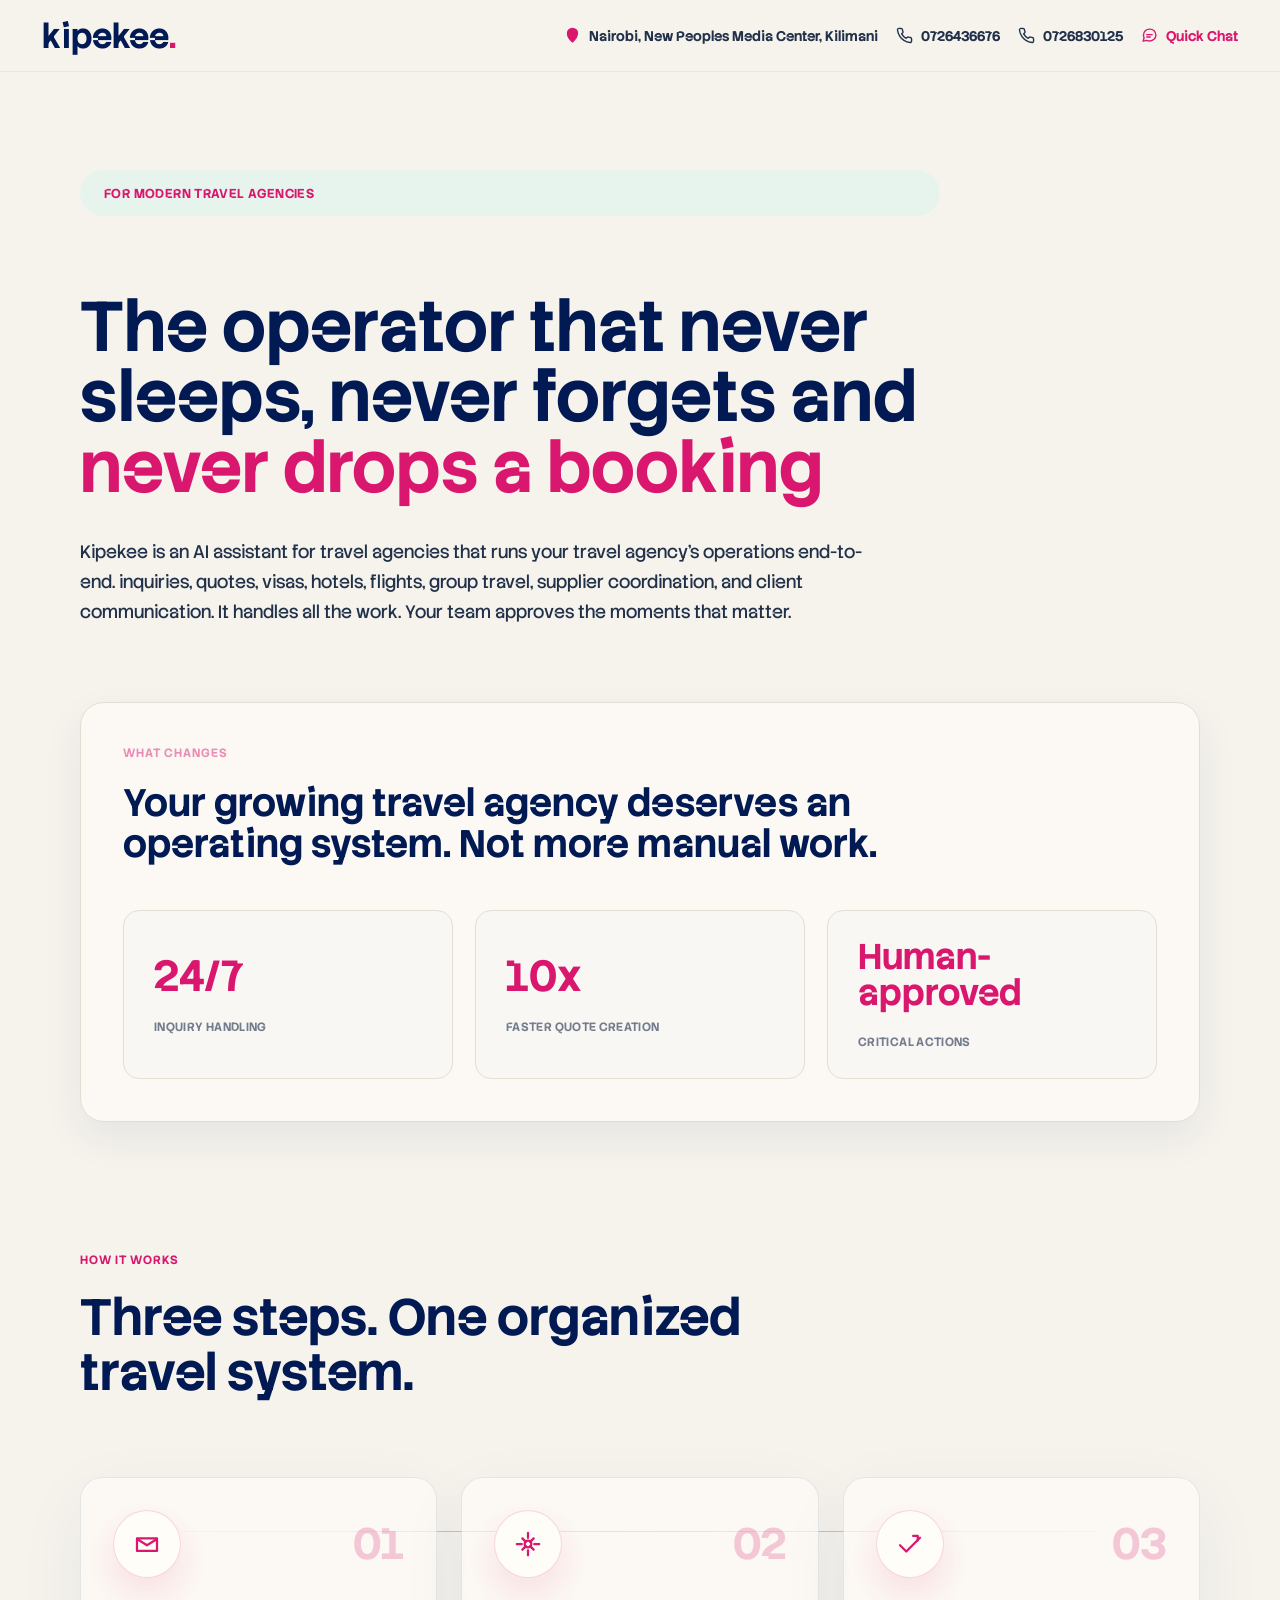
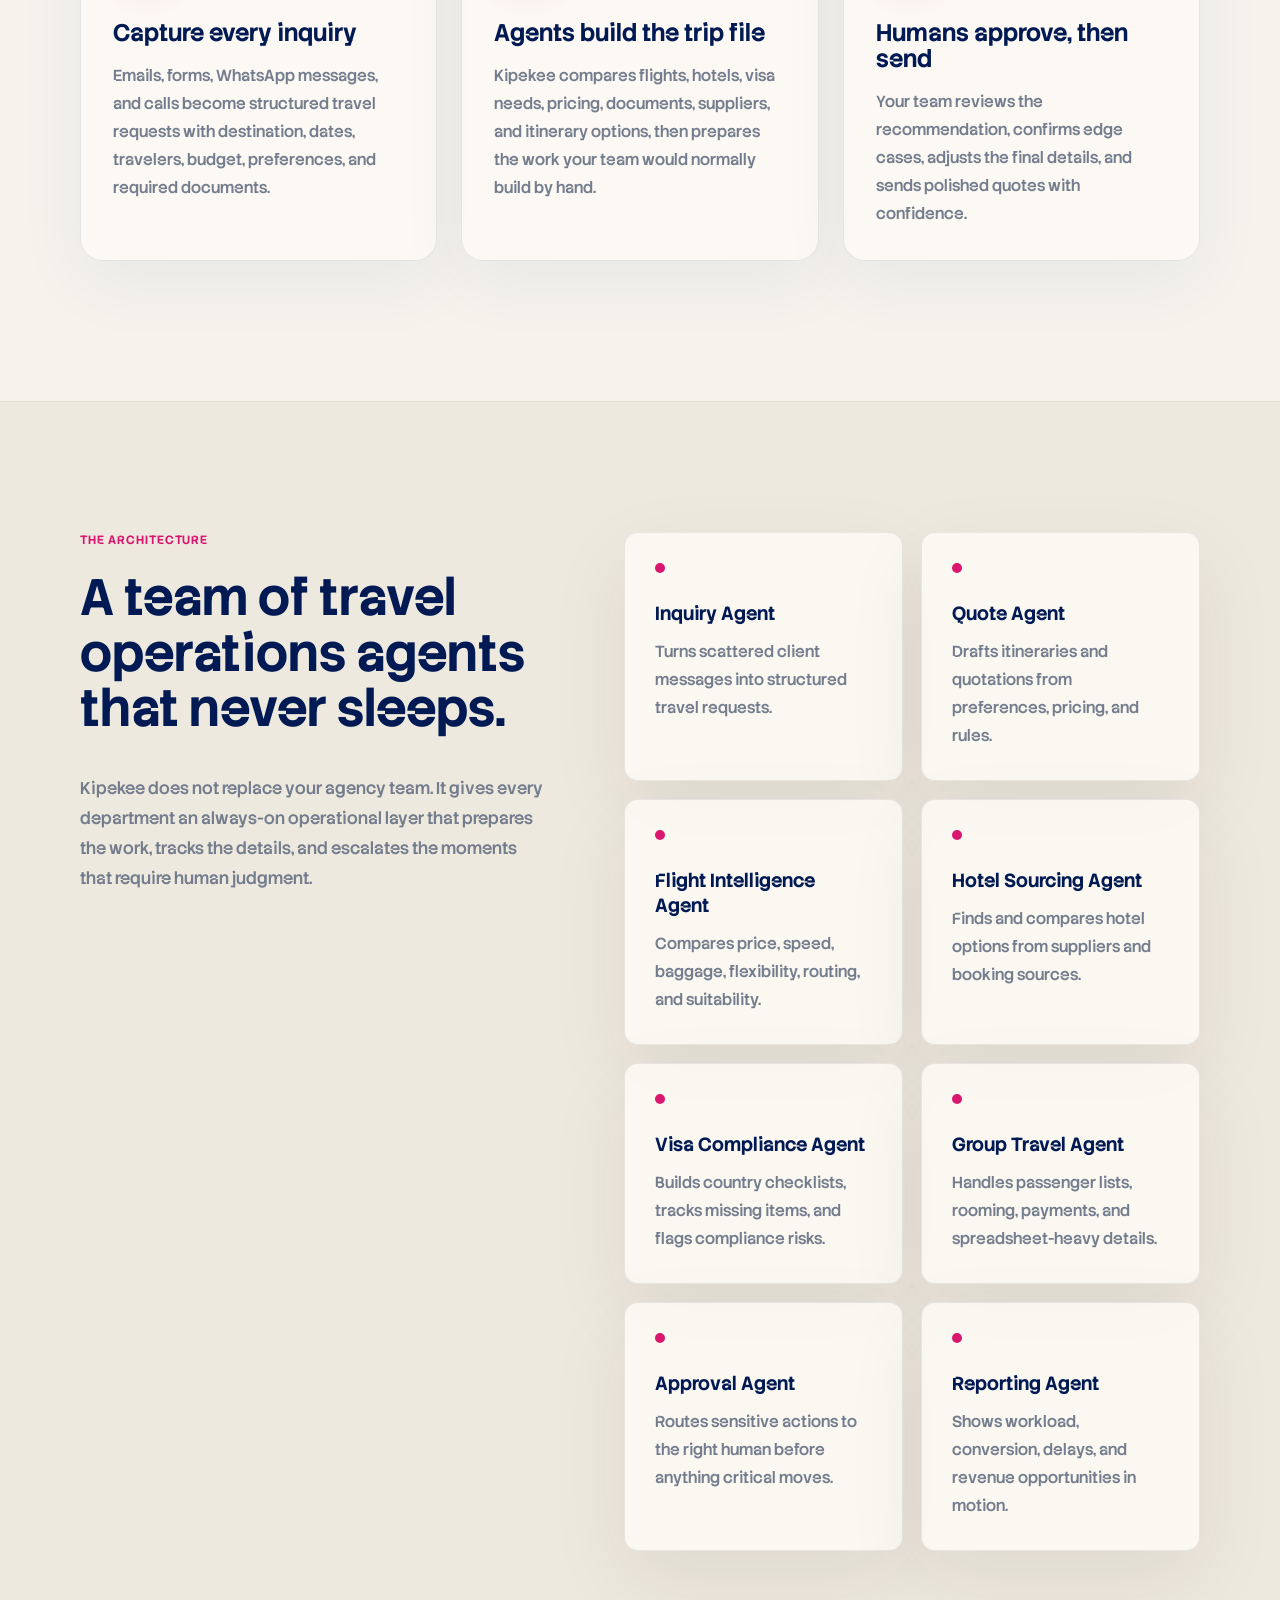
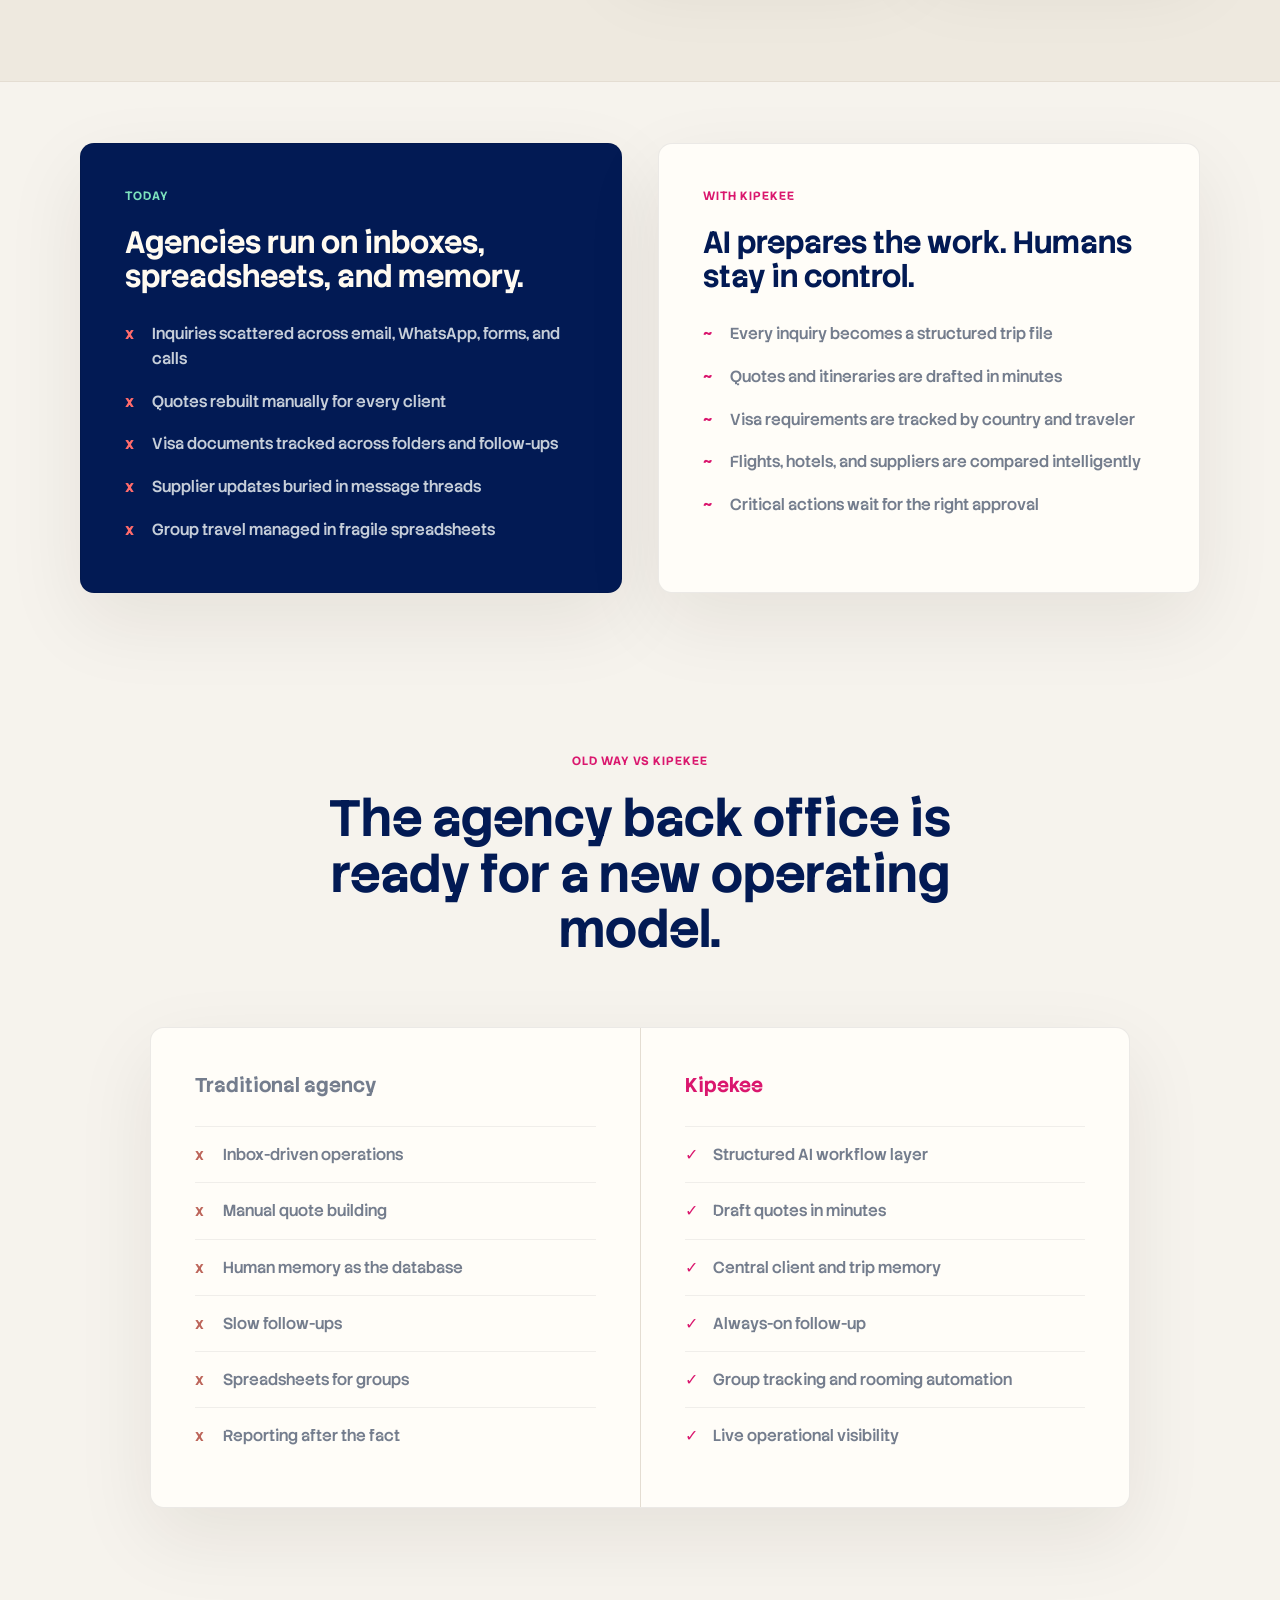
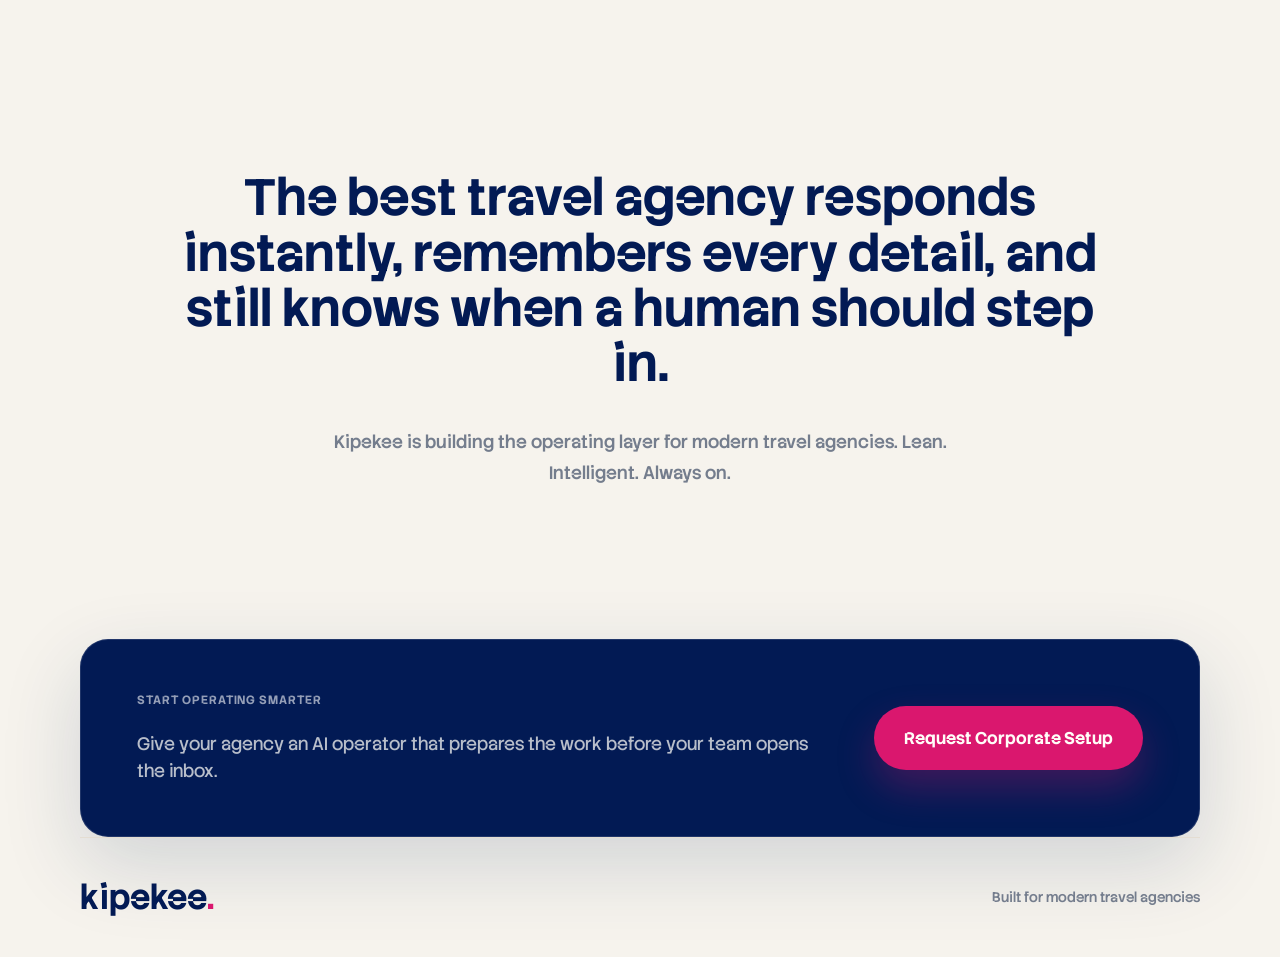
==== index.html @ e2893c58 "first commit" ====
<!doctype html>
<html lang="en">
  <head>
    <meta charset="UTF-8" />
    <meta name="viewport" content="width=device-width, initial-scale=1.0" />
    <meta
      name="description"
      content="Kipekee is an AI operating system for travel agencies that automates inquiries, quotes, visas, suppliers, group travel, and client communication with human approval."
    />
    <title>Kipekee - AI Travel Operations</title>
    <link rel="stylesheet" href="styles.css" />
  </head>
  <body>
    <header class="nav">
      <a class="brand" href="#top" aria-label="Kipekee home">kipekee<span>.</span></a>
      <div class="nav-details" aria-label="Kipekee contact details">
        <span class="nav-location">
          <svg viewBox="0 0 24 24" aria-hidden="true">
            <path d="M12 21s7-6.2 7-12A7 7 0 0 0 5 9c0 5.8 7 12 7 12Z" />
            <circle cx="12" cy="9" r="2.4" />
          </svg>
          Nairobi, New Peoples Media Center, Kilimani
        </span>
        <a href="tel:+254726436676">
          <svg viewBox="0 0 24 24" aria-hidden="true">
            <path d="M22 16.9v3a2 2 0 0 1-2.2 2 19.8 19.8 0 0 1-8.6-3.1 19.4 19.4 0 0 1-6-6A19.8 19.8 0 0 1 2.1 4.2 2 2 0 0 1 4.1 2h3a2 2 0 0 1 2 1.7c.1.9.3 1.8.7 2.6a2 2 0 0 1-.5 2.1L8 9.7a16 16 0 0 0 6.3 6.3l1.3-1.3a2 2 0 0 1 2.1-.5c.8.3 1.7.6 2.6.7a2 2 0 0 1 1.7 2Z" />
          </svg>
          0726436676
        </a>
        <a href="tel:+254726830125">
          <svg viewBox="0 0 24 24" aria-hidden="true">
            <path d="M22 16.9v3a2 2 0 0 1-2.2 2 19.8 19.8 0 0 1-8.6-3.1 19.4 19.4 0 0 1-6-6A19.8 19.8 0 0 1 2.1 4.2 2 2 0 0 1 4.1 2h3a2 2 0 0 1 2 1.7c.1.9.3 1.8.7 2.6a2 2 0 0 1-.5 2.1L8 9.7a16 16 0 0 0 6.3 6.3l1.3-1.3a2 2 0 0 1 2.1-.5c.8.3 1.7.6 2.6.7a2 2 0 0 1 1.7 2Z" />
          </svg>
          0726830125
        </a>
        <button class="quick-chat-trigger" type="button" aria-controls="quick-chat" aria-expanded="false">
          <svg viewBox="0 0 24 24" aria-hidden="true">
            <path d="M21 11.5a8.4 8.4 0 0 1-8.7 8.2 9.5 9.5 0 0 1-4.1-.9L3 20l1.4-4.8a7.8 7.8 0 0 1-.9-3.7A8.4 8.4 0 0 1 12.2 3 8.4 8.4 0 0 1 21 11.5Z" />
            <path d="M8.2 10.8h7.6" />
            <path d="M8.2 14h4.9" />
          </svg>
          Quick Chat
        </button>
      </div>
    </header>

    <main id="top">
      <section class="hero section-shell">
        <div class="label-bar">For modern travel agencies</div>
        <h1>
         The operator that never sleeps, never forgets and 
          <span>never drops a booking</span>
       </h1>
      
        <p>
          Kipekee is an AI assistant for travel agencies that runs your travel agency's operations end-to-end.
          inquiries, quotes, visas, hotels, flights, group travel, supplier coordination,
          and client communication. It handles all the work. Your team approves the moments
          that matter.
        </p>
       
        <!-- <h2>
          The operator that never sleeps, never forgets, and never lets a
          <span>quote go cold.</span>
       </h2>
        <h3>
        Your travel agency deserves an operating system. Not more manual work.
        </h3>
        <p>
          Kipekee is an AI assistant for travel agencies that gets the back office moving:
          inquiries, quotes, visas, hotels, flights, group travel, supplier coordination,
          and client communication. It handles all the work. Your team approves the moments
          that matter.
        </p> -->
      </section>

      <section class="metrics section-shell" aria-label="Kipekee metrics">
        <span class="kicker">What changes</span>
       <h3>
          Your growing travel agency deserves an operating system. Not more manual work.
        </h3>
        <div class="metric">
          <strong>24/7</strong>
          <span>Inquiry handling</span>
        </div>
        <div class="metric">
          <strong>10x</strong>
          <span>Faster quote creation</span>
        </div>
        <div class="metric">
          <strong>Human-approved</strong>
          <span>Critical actions</span>
        </div>
      
      </section>

      <section class="how section-shell">
        <div class="section-heading">
          <span class="kicker">How it works</span>
          <h2> Three steps. One <span>organized travel system.</span> </h2>
        </div>

        <div class="steps">
          <article>
            <div class="step-top">
              <div class="step-icon" aria-hidden="true">
                <svg viewBox="0 0 24 24" focusable="false">
                  <path d="M4 7.5h16v10H4z" />
                  <path d="m4 8 8 5 8-5" />
                </svg>
              </div>
              <div class="step-number">01</div>
            </div>
            <h3>Capture every inquiry</h3>
            <p>
              Emails, forms, WhatsApp messages, and calls become structured travel
              requests with destination, dates, travelers, budget, preferences, and
              required documents.
            </p>
          </article>
          <article>
            <div class="step-top">
              <div class="step-icon" aria-hidden="true">
                <svg viewBox="0 0 24 24" focusable="false">
                  <path d="M12 3v4" />
                  <path d="M12 17v4" />
                  <path d="M3 12h4" />
                  <path d="M17 12h4" />
                  <path d="m7.5 7.5 2.8 2.8" />
                  <path d="m13.7 13.7 2.8 2.8" />
                  <path d="m16.5 7.5-2.8 2.8" />
                  <path d="m10.3 13.7-2.8 2.8" />
                  <circle cx="12" cy="12" r="2.7" />
                </svg>
              </div>
              <div class="step-number">02</div>
            </div>
            <h3>Agents build the trip file</h3>
            <p>
              Kipekee compares flights, hotels, visa needs, pricing, documents, suppliers,
              and itinerary options, then prepares the work your team would normally build
              by hand.
            </p>
          </article>
          <article>
            <div class="step-top">
              <div class="step-icon" aria-hidden="true">
                <svg viewBox="0 0 24 24" focusable="false">
                  <path d="M20 7 9 18l-5-5" />
                  <path d="M14.5 5.5h3.7v3.7" />
                </svg>
              </div>
              <div class="step-number">03</div>
            </div>
            <h3>Humans approve, then send</h3>
            <p>
              Your team reviews the recommendation, confirms edge cases, adjusts the final
              details, and sends polished quotes with confidence.
            </p>
          </article>
        </div>
      </section>
 

      <section class="agents-section">
        <div class="section-shell agents-layout">
          <div class="agents-copy">
            <span class="kicker">The architecture</span>
            <h2>A team of travel operations agents that never sleeps.</h2>
            <p>
              Kipekee does not replace your agency team. It gives every department an
              always-on operational layer that prepares the work, tracks the details, and
              escalates the moments that require human judgment.
            </p>
          </div>

          <div class="agent-grid">
            <article class="agent-card">
              <span></span>
              <h3>Inquiry Agent</h3>
              <p>Turns scattered client messages into structured travel requests.</p>
            </article>
            <article class="agent-card">
              <span></span>
              <h3>Quote Agent</h3>
              <p>Drafts itineraries and quotations from preferences, pricing, and rules.</p>
            </article>
            <article class="agent-card">
              <span></span>
              <h3>Flight Intelligence Agent</h3>
              <p>Compares price, speed, baggage, flexibility, routing, and suitability.</p>
            </article>
            <article class="agent-card">
              <span></span>
              <h3>Hotel Sourcing Agent</h3>
              <p>Finds and compares hotel options from suppliers and booking sources.</p>
            </article>
            <article class="agent-card">
              <span></span>
              <h3>Visa Compliance Agent</h3>
              <p>Builds country checklists, tracks missing items, and flags compliance risks.</p>
            </article>
            <article class="agent-card">
              <span></span>
              <h3>Group Travel Agent</h3>
              <p>Handles passenger lists, rooming, payments, and spreadsheet-heavy details.</p>
            </article>
            <article class="agent-card">
              <span></span>
              <h3>Approval Agent</h3>
              <p>Routes sensitive actions to the right human before anything critical moves.</p>
            </article>
            <article class="agent-card">
              <span></span>
              <h3>Reporting Agent</h3>
              <p>Shows workload, conversion, delays, and revenue opportunities in motion.</p>
            </article>
          </div>
        </div>
      </section>
      <br>
      <section class="split-cards section-shell">
        <article class="contrast-card today">
          <span class="eyebrow">Today</span>
          <h3>Agencies run on inboxes, spreadsheets, and memory.</h3>
          <ul>
            <li>Inquiries scattered across email, WhatsApp, forms, and calls</li>
            <li>Quotes rebuilt manually for every client</li>
            <li>Visa documents tracked across folders and follow-ups</li>
            <li>Supplier updates buried in message threads</li>
            <li>Group travel managed in fragile spreadsheets</li>
          </ul>
        </article>

        <article class="contrast-card future">
          <span class="eyebrow">With Kipekee</span>
          <h3>AI prepares the work. Humans stay in control.</h3>
          <ul>
            <li>Every inquiry becomes a structured trip file</li>
            <li>Quotes and itineraries are drafted in minutes</li>
            <li>Visa requirements are tracked by country and traveler</li>
            <li>Flights, hotels, and suppliers are compared intelligently</li>
            <li>Critical actions wait for the right approval</li>
          </ul>
        </article>
      </section>

      <section class="operating-model section-shell">
        <div class="section-heading centered">
          <span class="kicker">Old way vs Kipekee</span>
          <h2>The agency back office is ready for a new operating model.</h2>
        </div>
        <div class="model-table">
          <div>
            <h3>Traditional agency</h3>
            <p>Inbox-driven operations</p>
            <p>Manual quote building</p>
            <p>Human memory as the database</p>
            <p>Slow follow-ups</p>
            <p>Spreadsheets for groups</p>
            <p>Reporting after the fact</p>
          </div>
          <div>
            <h3>Kipekee</h3>
            <p>Structured AI workflow layer</p>
            <p>Draft quotes in minutes</p>
            <p>Central client and trip memory</p>
            <p>Always-on follow-up</p>
            <p>Group tracking and rooming automation</p>
            <p>Live operational visibility</p>
          </div>
        </div>
      </section>

 

      <section class="manifesto section-shell">
        <h2>
          The best travel agency responds instantly, remembers every detail, and still
          knows when a human should step in.
        </h2>
        <p>Kipekee is building the operating layer for modern travel agencies. Lean. Intelligent. Always on.</p>
      </section>
      <section class="cta section-shell">
        <div>
          <span class="kicker">Start operating smarter</span>
          <p>Give your agency an AI operator that prepares the work before your team opens the inbox.</p>
        
        </div>
        <a
          class="cta-button"
          href="https://wa.me/254726436676?text=Hi%20Sean%2C%20I%27d%20like%20to%20request%20a%20corporate%20setup%20for%20Kipekee."
          target="_blank"
          rel="noopener"
        >
          Request Corporate Setup
        </a>
      </section>
    </main>

    <footer class="footer section-shell">
      <a class="brand" href="#top" aria-label="Kipekee home">kipekee<span>.</span></a>
      <p>Built for modern travel agencies</p>
    </footer>

    <div class="quick-chat" id="quick-chat" aria-hidden="true">
      <div class="quick-chat-panel" role="dialog" aria-labelledby="quick-chat-title">
        <button class="quick-chat-close" type="button" aria-label="Close quick chat">×</button>
        <span class="kicker">Quick chat</span>
        <h2 id="quick-chat-title">Hi, I’m Sean. Ready to answer your questions.</h2>
     <br>
        <form class="quick-chat-form">
          <textarea name="message" rows="4" placeholder="Type your question..." required></textarea>
          <button type="submit">Send</button>
        </form>
      </div>
    </div>

    <script>
      const chat = document.querySelector("#quick-chat");
      const chatTrigger = document.querySelector(".quick-chat-trigger");
      const chatClose = document.querySelector(".quick-chat-close");
      const chatForm = document.querySelector(".quick-chat-form");
      const whatsappNumber = "254726436676";

      function setChatOpen(isOpen) {
        chat.classList.toggle("is-open", isOpen);
        chat.setAttribute("aria-hidden", String(!isOpen));
        chatTrigger.setAttribute("aria-expanded", String(isOpen));
      }

      chatTrigger.addEventListener("click", () => setChatOpen(true));
      chatClose.addEventListener("click", () => setChatOpen(false));

      chatForm.addEventListener("submit", (event) => {
        event.preventDefault();
        const data = new FormData(chatForm);
        const userMessage = data.get("message").trim();
        const text = `Hi Sean, I have a question about Kipekee: ${userMessage}`;
        window.open(`https://wa.me/${whatsappNumber}?text=${encodeURIComponent(text)}`, "_blank");
        chatForm.reset();
      });
    </script>
  </body>
</html>
---- styles.css ----
@font-face {
  font-family: "Stack Sans Notch";
  src: url("static/StackSansNotch-VariableFont_wght.ttf") format("truetype");
  font-weight: 200 900;
  font-style: normal;
  font-display: swap;
}

@font-face {
  font-family: "Stack Sans Notch";
  src: url("static/StackSansNotch-Regular.ttf") format("truetype");
  font-weight: 400;
  font-style: normal;
  font-display: swap;
}

@font-face {
  font-family: "Stack Sans Notch";
  src: url("static/StackSansNotch-Medium.ttf") format("truetype");
  font-weight: 500;
  font-style: normal;
  font-display: swap;
}

@font-face {
  font-family: "Stack Sans Notch";
  src: url("static/StackSansNotch-Bold.ttf") format("truetype");
  font-weight: 700;
  font-style: normal;
  font-display: swap;
}

:root {
  --bg: #f6f3ed;
  --panel: #fffdf8;
  --ink: #021A54;
  --inp: #213149;
  --muted: #747d8d;
  --soft: #e8e1d7;
  --line: #e4ddd2;
  --accent: #da176e;
  --accent-soft: #e7f4ee;
  --accent-pale: #dff3ec;
  --shadow: 0 28px 80px rgba(33, 24, 12, 0.08);
}

* {
  box-sizing: border-box;
}

html {
  scroll-behavior: smooth;
}

body {
  margin: 0;
  background: var(--bg);
  color: var(--ink);
  font-family: "Stack Sans Notch", -apple-system, BlinkMacSystemFont, "Segoe UI", sans-serif;
  letter-spacing: 0;
}

a {
  color: inherit;
  text-decoration: none;
}

.nav {
  position: fixed;
  top: 0;
  left: 0;
  z-index: 10;
  display: flex;
  align-items: center;
  justify-content: space-between;
  width: 100%;
  min-height: 72px;
  padding: 0 42px;
  border-bottom: 1px solid rgba(8, 12, 24, 0.05);
  background: rgba(246, 243, 237, 0.82);
  backdrop-filter: blur(18px);
}

.brand {
  font-size: 34px;
  font-weight: 900;
  line-height: 1;
}

.brand span {
  color: var(--accent);
}

.label-bar {
  display: inline-flex;
  align-items: center;
  border-radius: 999px;
  color: var(--accent);
  background: var(--accent-soft);
  font-size: 13px;
  font-weight: 800;
  text-transform: uppercase;
}

.nav-details {
  display: flex;
  align-items: center;
  justify-content: flex-end;
  gap: 18px;
  color: var(--inp);
  font-size: 14px;
  font-weight: 700;
}

.nav-details a,
.nav-location,
.quick-chat-trigger {
  display: inline-flex;
  align-items: center;
  gap: 8px;
  white-space: nowrap;
}

.nav-details svg {
  width: 17px;
  height: 17px;
  fill: none;
  stroke: currentColor;
  stroke-linecap: round;
  stroke-linejoin: round;
  stroke-width: 2;
}

.nav-location svg {
  color: var(--accent);
  fill: var(--accent);
  stroke: var(--accent);
}

.quick-chat-trigger {
  border: 0;
  padding: 0;
  background: transparent;
  color: var(--accent);
  cursor: pointer;
  font: inherit;
}

.section-shell {
  width: min(1120px, calc(100% - 48px));
  margin: 0 auto;
}

.hero {
  min-height: auto;
  padding-top: 170px;
  padding-bottom: 46px;
}

.label-bar {
  width: min(100%, 860px);
  min-height: 46px;
  padding: 0 24px;
  margin-bottom: 76px;
  letter-spacing: 0.03em;
}

.hero h1 {
  max-width: 980px;
  margin: 0;
  font-size: clamp(44px, 5.5vw, 84px);
  font-weight: 700;
  line-height: 1;
}

.hero h1 span {
  color: var(--accent);
}

.hero h2 span {
  color: var(--accent);
}

.hero h2 {
  max-width: 920px;
  margin: 42px 0 0;
  font-size: clamp(30px, 3.6vw, 56px);
  font-weight: 700;
  line-height: 1.08;
}

.hero p {
  max-width: 800px;
  margin: 34px 0 0;
  color: var(--inp);
  font-size: 18px;
  font-weight: 400;
  line-height: 1.65;
}

.metrics {
  display: grid;
  grid-template-columns: repeat(3, 1fr);
  gap: 22px;
  margin-top: 30px;
  margin-bottom: 110px;
  padding: 42px;
  border: 1px solid var(--line);
  border-radius: 24px;
  background: rgba(255, 253, 248, 0.72);
  box-shadow: 0 16px 40px rgba(16, 48, 95, 0.07);
}

.metrics .kicker {
  grid-column: 1 / -1;
  color: rgba(218, 23, 110, 0.48);
}

.metrics h3 {
  grid-column: 1 / -1;
  max-width: 760px;
  padding: 0;
  margin: 0;
  color: var(--ink);
  font-size: clamp(30px, 3vw, 48px);
  font-weight: 700;
  line-height: 1.05;
}

.metric {
  display: flex;
  align-items: flex-start;
  flex-direction: column;
  justify-content: center;
  min-height: 156px;
  padding: 28px 30px;
  margin-top: 24px;
  border: 1px solid var(--line);
  border-radius: 16px;
  background: rgba(248, 247, 244, 0.84);
  text-align: left;
}

.metric + .metric {
  border-left: 1px solid var(--line);
}

.metric strong {
  color: var(--accent);
  font-size: clamp(34px, 3.4vw, 54px);
  font-weight: 700;
  line-height: 1;
}

.metric:nth-of-type(3) strong {
  font-size: clamp(28px, 2.8vw, 42px);
  line-height: 1.02;
}

.metric span {
  margin-top: 22px;
  color: var(--muted);
  font-size: 12px;
  font-weight: 700;
  letter-spacing: 0.03em;
  text-transform: uppercase;
}

.split-cards {
  display: grid;
  grid-template-columns: 1fr 1fr;
  gap: 36px;
  padding: 40px 0 30px;
}

.contrast-card,
.agent-card,
.model-table {
  border: 1px solid rgba(8, 12, 24, 0.08);
  border-radius: 14px;
  box-shadow: var(--shadow);
}

.contrast-card {
  min-height: 450px;
  padding: 44px;
}

.today {
  background: var(--ink);
  color: #fffaf0;
}

.future {
  background: var(--panel);
}

.eyebrow,
.kicker {
  display: block;
  color: var(--accent);
  font-size: 12px;
  font-weight: 900;
  letter-spacing: 0.08em;
  text-transform: uppercase;
}

.today .eyebrow {
  color: #7ce2bd;
}

.contrast-card h3 {
  max-width: 470px;
  margin: 22px 0 28px;
  font-size: clamp(25px, 2.4vw, 34px);
  font-weight: 900;
  line-height: 1.1;
}

ul {
  display: grid;
  gap: 18px;
  padding: 0;
  margin: 0;
  list-style: none;
}

li {
  position: relative;
  padding-left: 27px;
  color: var(--muted);
  font-size: 16px;
  font-weight: 500;
  line-height: 1.55;
}

.today li {
  color: #c6ced9;
}

li::before {
  position: absolute;
  top: 0;
  left: 0;
  color: var(--accent);
  content: "~";
  font-weight: 900;
}

.today li::before {
  color: #ff6b6b;
  content: "x";
}

.section-heading {
  max-width: 750px;
}

.section-heading.centered {
  margin: 0 auto;
  text-align: center;
}

.section-heading h2,
.agents-copy h2,
.manifesto h2 {
  margin: 22px 0 0;
  font-size: clamp(36px, 4vw, 58px);
  font-weight: 700;
  line-height: 1.08;
}

.how {
  padding: 20px 0 140px;
}

.steps {
  position: relative;
  display: grid;
  grid-template-columns: repeat(3, 1fr);
  gap: 24px;
  margin-top: 76px;
}

.steps::before {
  position: absolute;
  top: 54px;
  left: 9%;
  right: 9%;
  height: 1px;
  background: linear-gradient(90deg, rgba(218, 23, 110, 0.12), rgba(218, 23, 110, 0.46), rgba(218, 23, 110, 0.12));
  content: "";
}

.steps article {
  position: relative;
  min-height: 330px;
  padding: 32px;
  border: 1px solid rgba(16, 48, 95, 0.1);
  border-radius: 22px;
  background: rgba(255, 253, 248, 0.68);
  box-shadow: 0 22px 70px rgba(16, 48, 95, 0.06);
}

.step-top {
  display: flex;
  align-items: center;
  justify-content: space-between;
  margin-bottom: 42px;
}

.step-icon {
  position: relative;
  z-index: 1;
  display: grid;
  place-items: center;
  width: 68px;
  height: 68px;
  border: 1px solid rgba(218, 23, 110, 0.18);
  border-radius: 999px;
  background: #fffdf8;
  box-shadow: 0 16px 36px rgba(218, 23, 110, 0.12);
}

.step-icon svg {
  width: 30px;
  height: 30px;
  fill: none;
  stroke: var(--accent);
  stroke-linecap: round;
  stroke-linejoin: round;
  stroke-width: 1.8;
}

.step-number {
  color: rgba(218, 23, 110, 0.22);
  font-size: 44px;
  font-weight: 700;
  line-height: 1;
}

.steps h3 {
  margin: 0 0 16px;
  color: var(--ink);
  font-size: 24px;
  font-weight: 700;
  line-height: 1.1;
}

.steps p,
.agents-copy p,
.agent-card p,
.manifesto p {
  margin: 0;
  color: var(--muted);
  font-size: 16px;
  font-weight: 500;
  line-height: 1.75;
}

.agents-section {
  padding: 130px 0;
  background: #eee9df;
  border-top: 1px solid var(--line);
  border-bottom: 1px solid var(--line);
}

.agents-layout {
  display: grid;
  grid-template-columns: 0.9fr 1.1fr;
  gap: 72px;
  align-items: start;
}

.agents-copy {
  position: sticky;
  top: 120px;
}

.agents-copy p {
  max-width: 520px;
  margin-top: 38px;
  font-size: 17px;
}

.agent-grid {
  display: grid;
  grid-template-columns: 1fr 1fr;
  gap: 18px;
}

.agent-card {
  min-height: 190px;
  padding: 30px;
  background: rgba(255, 253, 248, 0.78);
}

.agent-card span {
  display: block;
  width: 10px;
  height: 10px;
  margin-bottom: 28px;
  border-radius: 999px;
  background: var(--accent);
}

.agent-card h3 {
  margin: 0 0 12px;
  font-size: 19px;
  font-weight: 900;
}

.operating-model {
  padding: 130px 0;
}

.model-table {
  display: grid;
  grid-template-columns: 1fr 1fr;
  gap: 0;
  max-width: 980px;
  margin: 70px auto 0;
  overflow: hidden;
  background: var(--panel);
}

.model-table > div {
  padding: 44px;
}

.model-table > div + div {
  border-left: 1px solid var(--line);
}

.model-table h3 {
  margin: 0 0 28px;
  color: var(--accent);
  font-size: 20px;
  font-weight: 900;
}

.model-table p {
  position: relative;
  margin: 0;
  padding: 16px 0 16px 28px;
  border-top: 1px solid rgba(8, 12, 24, 0.06);
  color: var(--muted);
  font-size: 16px;
  font-weight: 500;
  line-height: 1.45;
}

.model-table p::before {
  position: absolute;
  top: 16px;
  left: 0;
  color: var(--accent);
  content: "✓";
}

.model-table > div:first-child h3 {
  color: var(--muted);
}

.model-table > div:first-child p::before {
  color: #bd665b;
  content: "x";
}

.cta {
  display: flex;
  align-items: center;
  justify-content: space-between;
  gap: 48px;
  padding: 52px 56px;
  border: 1px solid rgba(255, 255, 255, 0.12);
  border-radius: 28px;
  background: var(--ink);
  box-shadow: 0 28px 80px rgba(16, 48, 95, 0.16);
}

.cta .kicker {
  color: rgba(255, 255, 255, 0.58);
}

.cta h2 {
  max-width: 920px;
  margin: 18px 0 0;
  color: #fffdf8;
  font-size: clamp(32px, 3.6vw, 54px);
  font-weight: 700;
  line-height: 1.05;
}

.cta p {
  max-width: 780px;
  margin: 22px 0 0;
  color: rgba(255, 253, 248, 0.72);
  font-size: 18px;
  font-weight: 400;
  line-height: 1.5;
}

.cta-button {
  display: inline-flex;
  align-items: center;
  justify-content: center;
  flex: 0 0 auto;
  min-width: 190px;
  min-height: 64px;
  padding: 0 30px;
  border-radius: 999px;
  background: var(--accent);
  color: #fffdf8;
  font-size: 17px;
  font-weight: 700;
  box-shadow: 0 18px 38px rgba(218, 23, 110, 0.28);
}

.manifesto {
  max-width: 950px;
  padding: 110px 0 150px;
  text-align: center;
}

.manifesto p {
  max-width: 650px;
  margin: 34px auto 0;
  font-size: 18px;
}

.footer {
  display: flex;
  align-items: center;
  justify-content: space-between;
  min-height: 120px;
  border-top: 1px solid var(--line);
}

.footer p {
  margin: 0;
  color: var(--muted);
  font-size: 14px;
  font-weight: 500;
}

.quick-chat {
  position: fixed;
  right: 28px;
  bottom: 28px;
  z-index: 20;
  display: none;
}

.quick-chat.is-open {
  display: block;
}

.quick-chat-panel {
  position: relative;
  width: min(380px, calc(100vw - 32px));
  padding: 28px;
  border: 1px solid rgba(16, 48, 95, 0.1);
  border-radius: 24px;
  background: #fffdf8;
  box-shadow: 0 28px 90px rgba(16, 48, 95, 0.18);
}

.quick-chat-close {
  position: absolute;
  top: 18px;
  right: 18px;
  display: grid;
  place-items: center;
  width: 34px;
  height: 34px;
  border: 1px solid var(--line);
  border-radius: 999px;
  background: var(--bg);
  color: var(--ink);
  cursor: pointer;
  font-size: 22px;
  line-height: 1;
}

.quick-chat-panel h2 {
  max-width: 290px;
  margin: 16px 0 0;
  color: var(--ink);
  font-size: 28px;
  font-weight: 700;
  line-height: 1.08;
}

.quick-chat-panel p {
  margin: 16px 0 22px;
  color: var(--muted);
  font-size: 15px;
  line-height: 1.5;
}

.quick-chat-form {
  display: grid;
  gap: 12px;
}

.quick-chat-form textarea {
  width: 100%;
  min-height: 116px;
  resize: vertical;
  padding: 14px;
  border: 1px solid var(--line);
  border-radius: 16px;
  outline: none;
  background: var(--bg);
  color: var(--inp);
  font: inherit;
  font-weight: 400;
}

.quick-chat-form textarea:focus {
  border-color: rgba(218, 23, 110, 0.5);
  box-shadow: 0 0 0 4px rgba(218, 23, 110, 0.1);
}

.quick-chat-form button {
  min-height: 52px;
  border: 0;
  border-radius: 999px;
  background: var(--accent);
  color: #fffdf8;
  cursor: pointer;
  font: inherit;
  font-weight: 700;
}

@media (max-width: 900px) {
  .nav {
    align-items: flex-start;
    flex-direction: column;
    justify-content: center;
    gap: 12px;
    min-height: 112px;
    padding: 0 24px;
  }

  .nav-details {
    flex-wrap: wrap;
    justify-content: flex-start;
    gap: 10px 16px;
    font-size: 13px;
  }

  .hero {
    min-height: auto;
    padding-top: 160px;
    padding-bottom: 46px;
  }

  .label-bar {
    margin-bottom: 52px;
  }

  .metrics,
  .split-cards,
  .steps,
  .agents-layout,
  .agent-grid,
  .model-table {
    grid-template-columns: 1fr;
  }

  .metrics h3 {
    border-right: 0;
  }

  .model-table > div + div {
    border-left: 0;
    border-top: 1px solid var(--line);
  }

  .split-cards,
  .how,
  .agents-section,
  .operating-model {
    padding-bottom: 30px;
  }

  .agents-section,
  .operating-model {
    padding-top: 10px;
  }

  .agents-copy {
    position: static;
  }

  .cta {
    align-items: flex-start;
    flex-direction: column;
    padding: 42px;
  }

  .steps {
    gap: 46px;
    margin-top: 62px;
  }

  .steps::before {
    top: 34px;
    bottom: 34px;
    left: 34px;
    right: auto;
    width: 1px;
    height: auto;
    background: linear-gradient(180deg, rgba(218, 23, 110, 0.12), rgba(218, 23, 110, 0.46), rgba(218, 23, 110, 0.12));
  }

  .steps article {
    min-height: auto;
    padding: 28px 28px 28px 92px;
  }

  .step-top {
    align-items: flex-start;
    margin-bottom: 24px;
  }

  .step-icon {
    position: absolute;
    top: 26px;
    left: 0;
    width: 68px;
    height: 68px;
  }
}

@media (max-width: 560px) {
  .section-shell {
    width: min(100% - 32px, 1120px);
  }

  .nav {
    min-height: 132px;
  }

  .brand {
    font-size: 26px;
  }

  .nav-details {
    font-size: 12px;
  }

  .hero {
    padding-top: 170px;
    padding-bottom: 44px;
  }

  .label-bar {
    min-height: 40px;
    margin-bottom: 42px;
    padding: 0 18px;
    font-size: 11px;
  }

  .hero h1 {
    font-size: clamp(40px, 11vw, 60px);
  }

  .hero h2 {
    margin-top: 34px;
    font-size: clamp(27px, 7.2vw, 38px);
  }

  .hero p {
    font-size: 17px;
    line-height: 1.55;
  }

  .metric {
    min-height: 140px;
    padding: 28px 20px;
  }

  .metrics {
    padding: 28px 22px;
    border-radius: 20px;
  }

  .metrics h3 {
    font-size: clamp(28px, 8vw, 38px);
  }

  .contrast-card,
  .model-table > div {
    padding: 30px 24px;
  }

  .contrast-card {
    min-height: auto;
  }

  .section-heading h2,
  .agents-copy h2,
  .manifesto h2 {
    font-size: clamp(30px, 8.8vw, 42px);
  }

  .step-number {
    font-size: 36px;
  }

  .agent-card {
    min-height: auto;
    padding: 26px;
  }

  .manifesto {
    padding: 80px 0 110px;
  }

  .cta {
    padding: 34px 24px;
    border-radius: 22px;
  }

  .cta-button {
    width: 100%;
  }

  .footer {
    align-items: flex-start;
    flex-direction: column;
    justify-content: center;
    gap: 18px;
  }

  .quick-chat {
    right: 16px;
    bottom: 16px;
  }
}
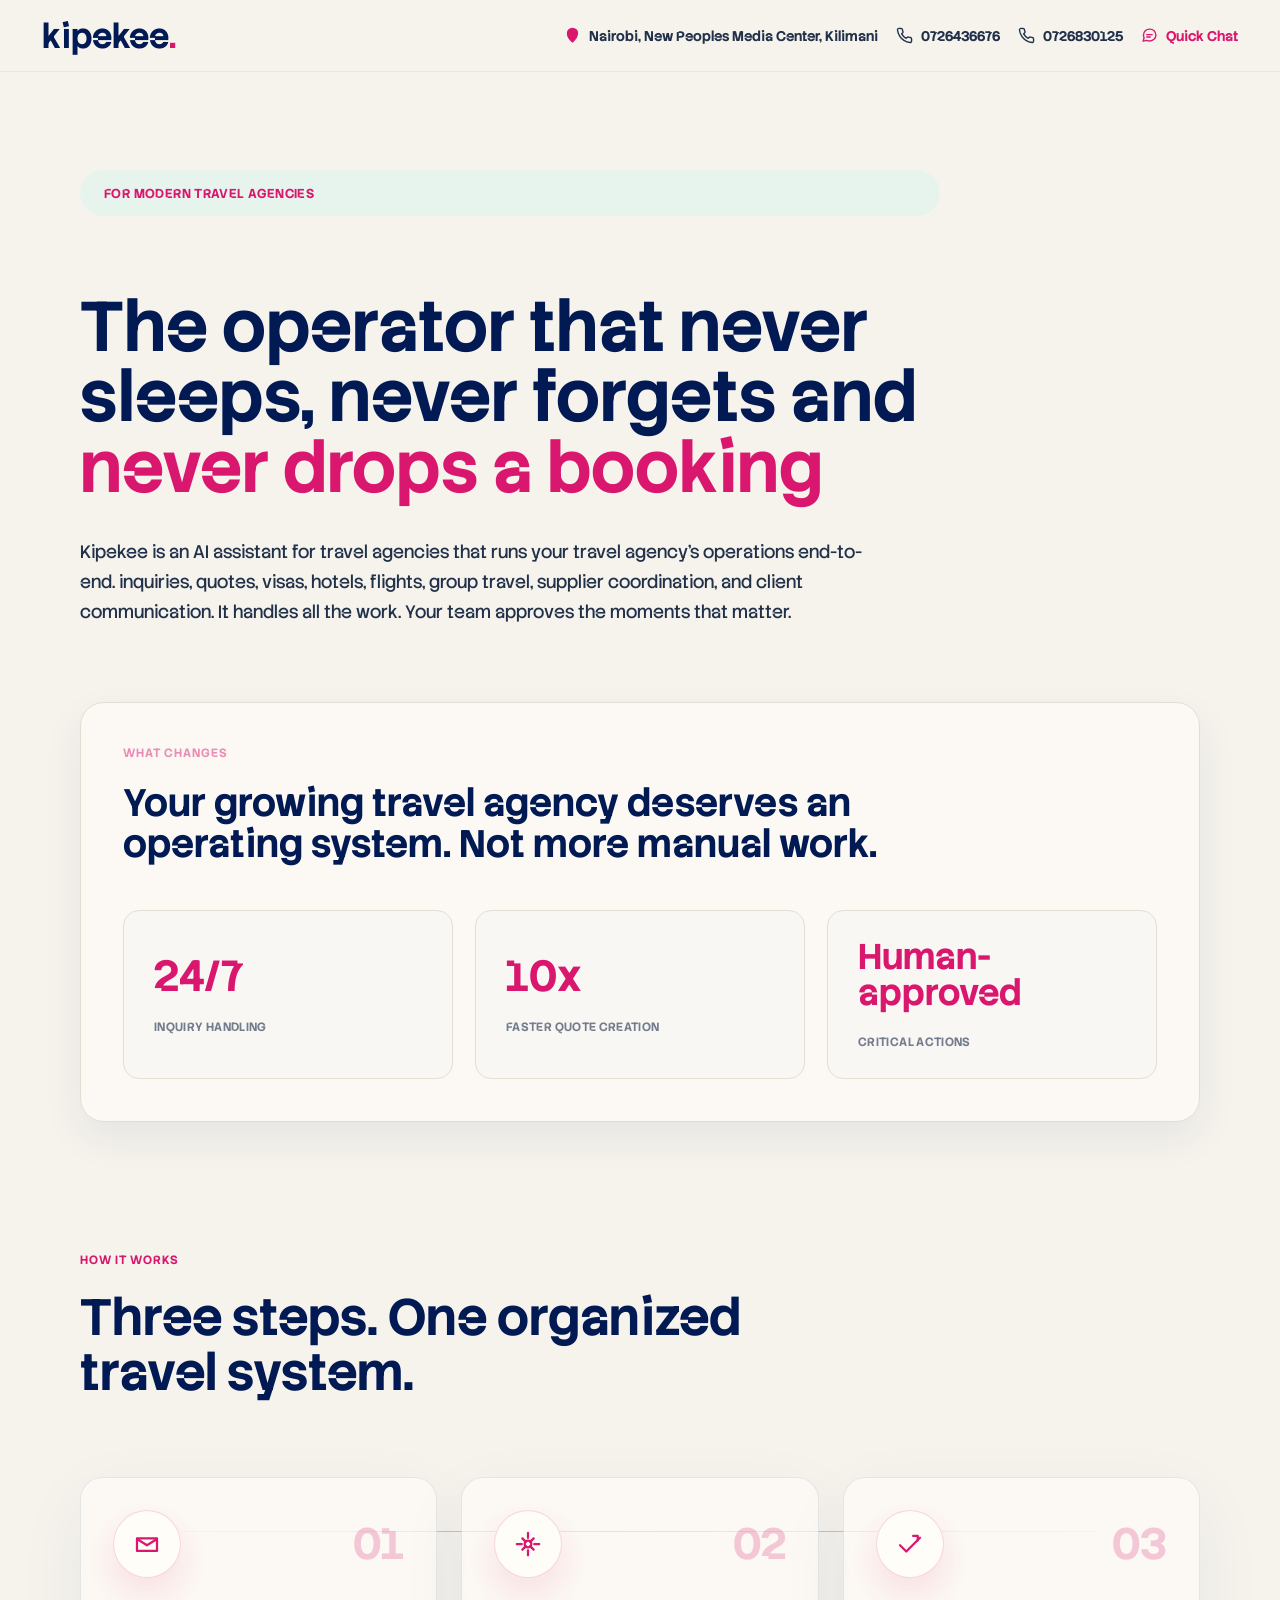
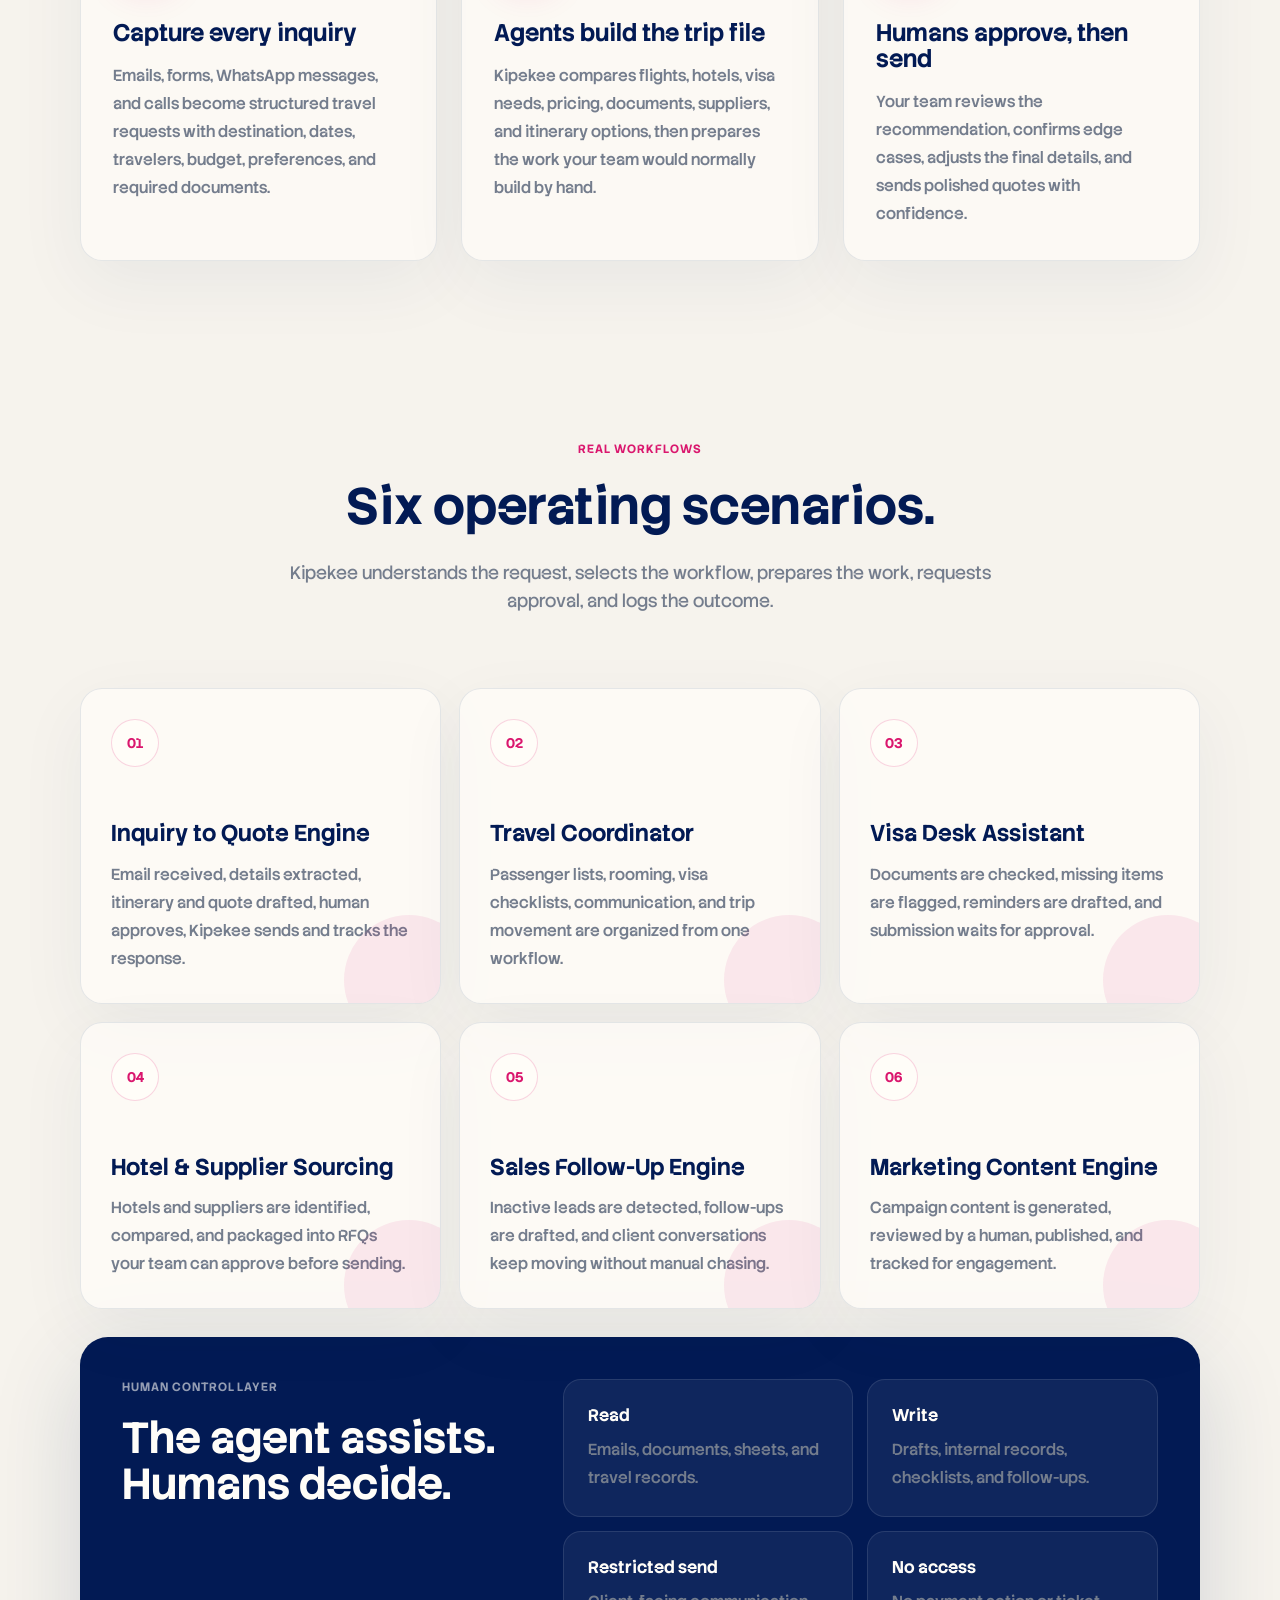
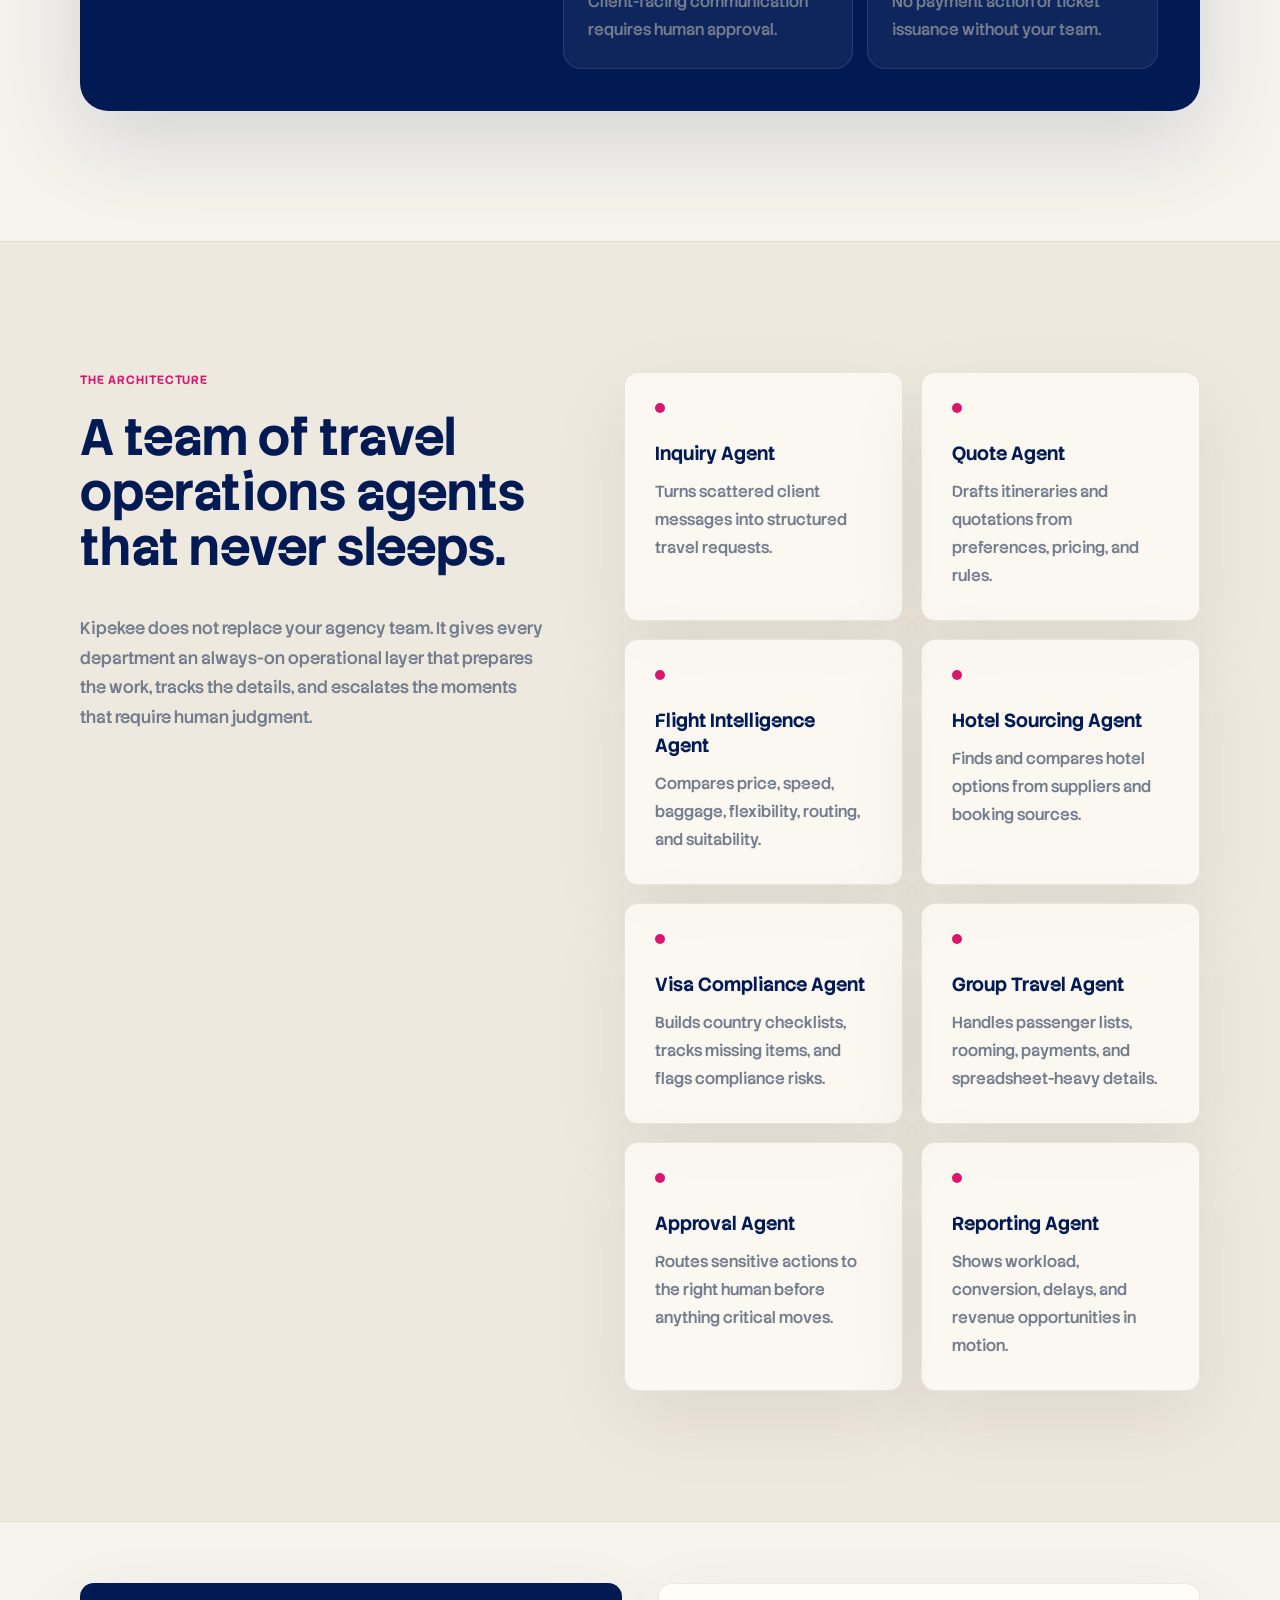
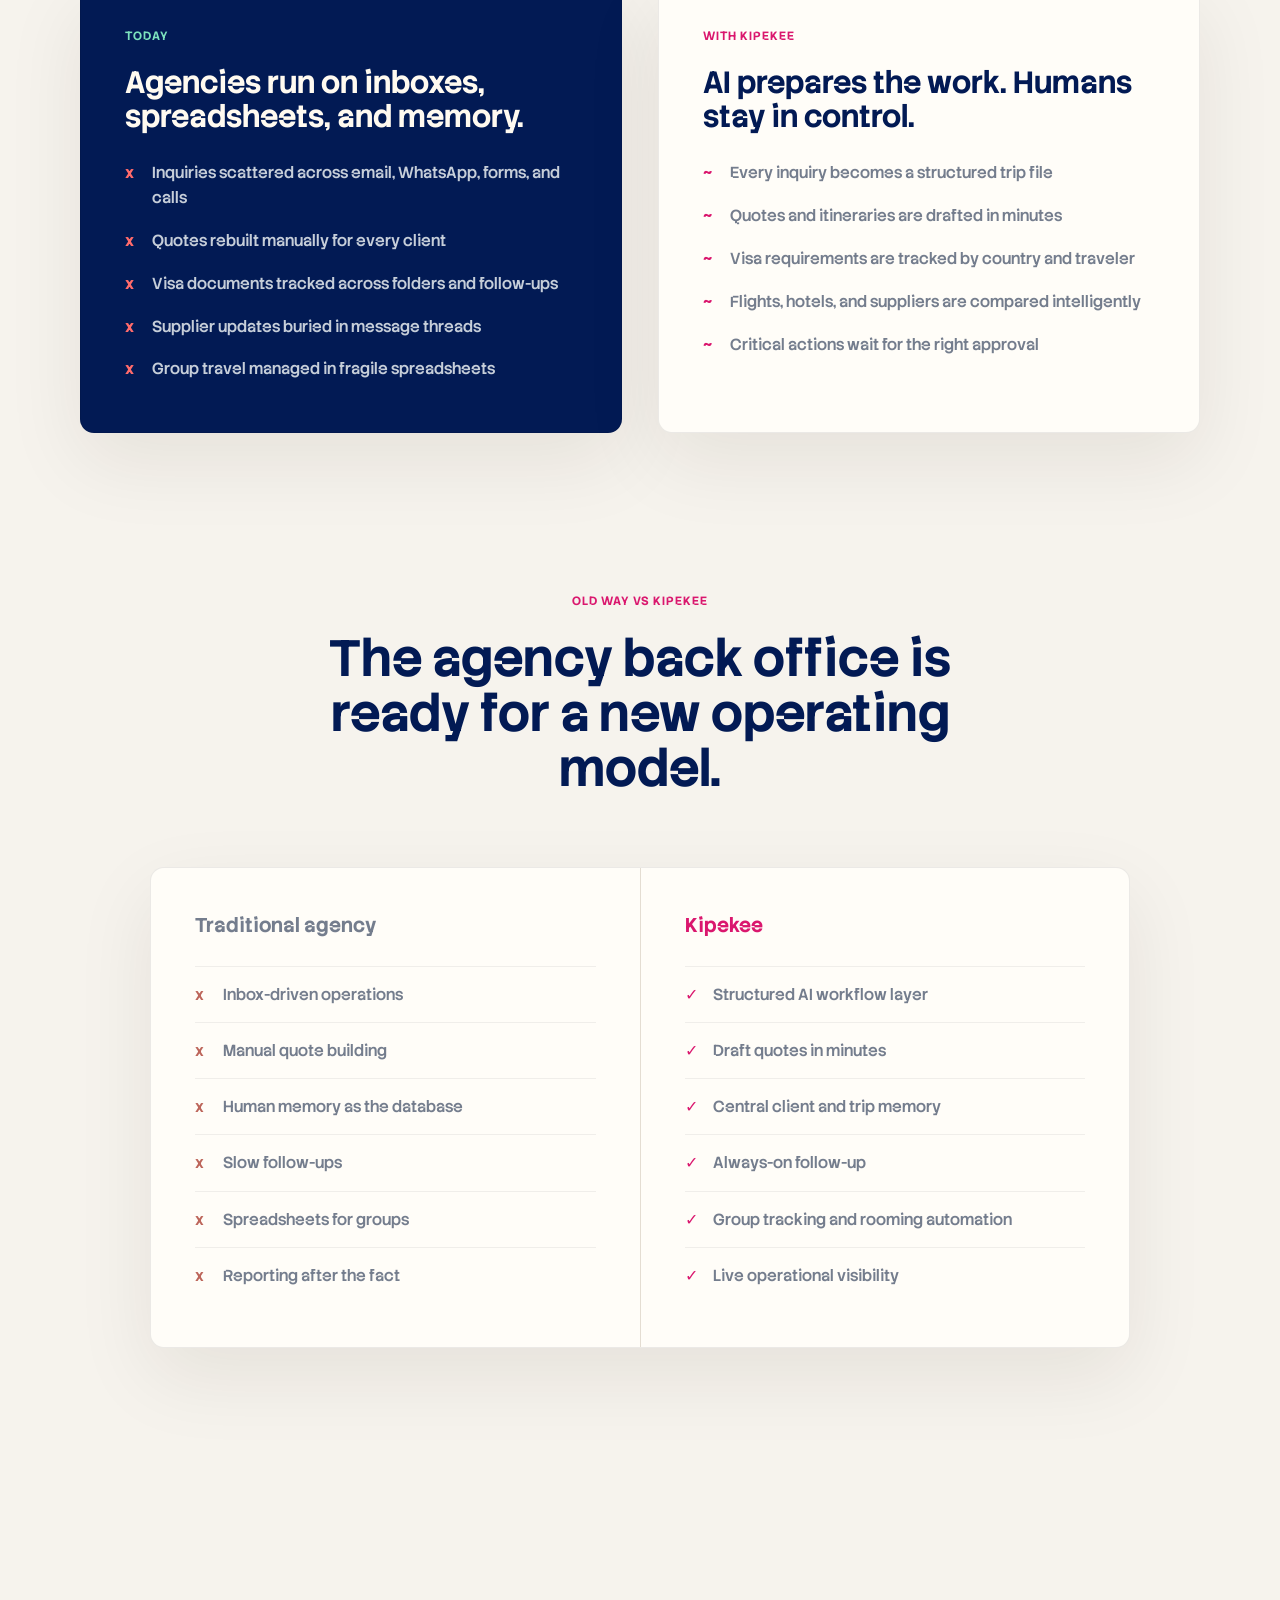
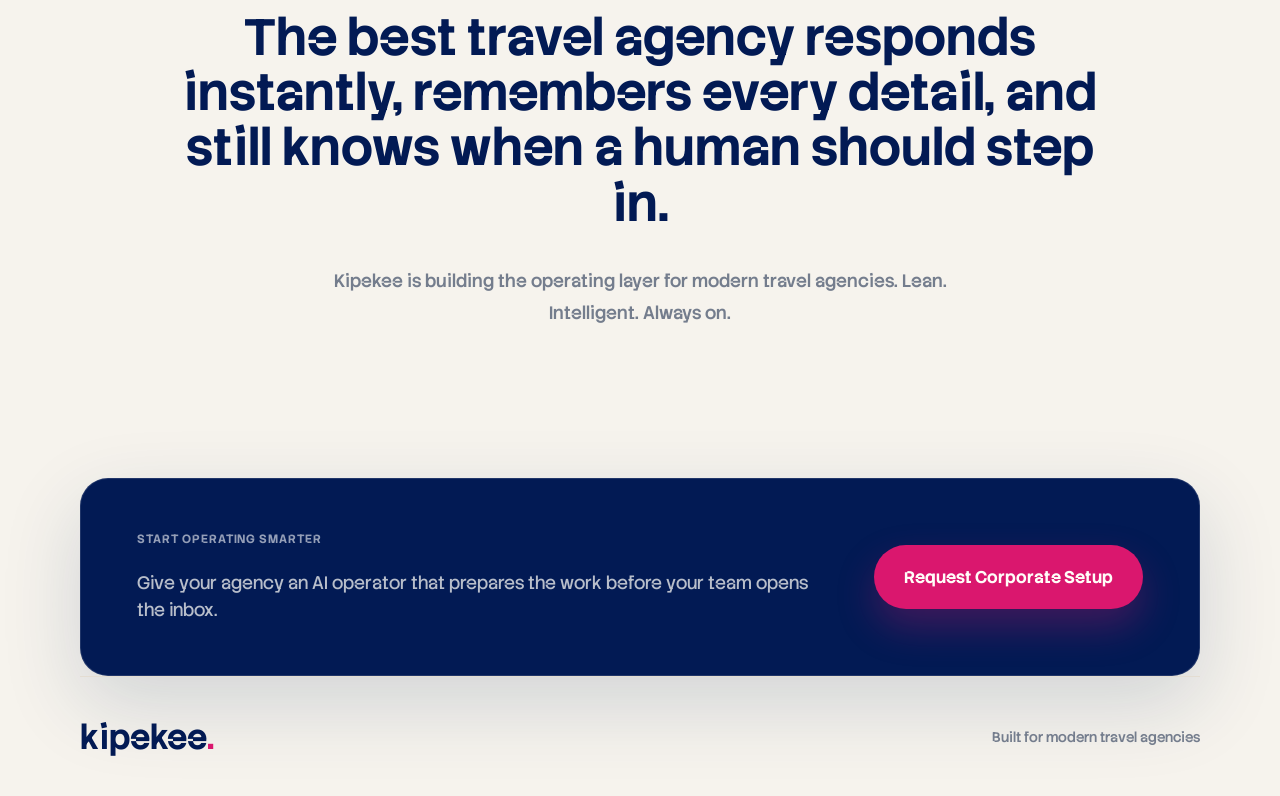
==== commit 83b0bd47: "first commit" ====
--- a/index.html
+++ b/index.html
@@ -161,6 +161,75 @@
         </div>
       </section>
  
+      <section class="workflows section-shell">
+        <div class="section-heading centered">
+          <span class="kicker">Real workflows</span>
+          <h2>Six operating scenarios.</h2>
+          <p>
+            Kipekee understands the request, selects the workflow, prepares the work,
+            requests approval, and logs the outcome.
+          </p>
+        </div>
+
+        <div class="workflow-grid">
+          <article class="workflow-card">
+            <span>01</span>
+            <h3>Inquiry to Quote Engine</h3>
+            <p>Email received, details extracted, itinerary and quote drafted, human approves, Kipekee sends and tracks the response.</p>
+          </article>
+          <article class="workflow-card">
+            <span>02</span>
+            <h3>Travel Coordinator</h3>
+            <p>Passenger lists, rooming, visa checklists, communication, and trip movement are organized from one workflow.</p>
+          </article>
+          <article class="workflow-card">
+            <span>03</span>
+            <h3>Visa Desk Assistant</h3>
+            <p>Documents are checked, missing items are flagged, reminders are drafted, and submission waits for approval.</p>
+          </article>
+          <article class="workflow-card">
+            <span>04</span>
+            <h3>Hotel & Supplier Sourcing</h3>
+            <p>Hotels and suppliers are identified, compared, and packaged into RFQs your team can approve before sending.</p>
+          </article>
+          <article class="workflow-card">
+            <span>05</span>
+            <h3>Sales Follow-Up Engine</h3>
+            <p>Inactive leads are detected, follow-ups are drafted, and client conversations keep moving without manual chasing.</p>
+          </article>
+          <article class="workflow-card">
+            <span>06</span>
+            <h3>Marketing Content Engine</h3>
+            <p>Campaign content is generated, reviewed by a human, published, and tracked for engagement.</p>
+          </article>
+        </div>
+
+        <div class="control-panel">
+          <div>
+            <span class="kicker">Human control layer</span>
+            <h3>The agent assists. Humans decide.</h3>
+          </div>
+          <div class="control-grid">
+            <article>
+              <strong>Read</strong>
+              <p>Emails, documents, sheets, and travel records.</p>
+            </article>
+            <article>
+              <strong>Write</strong>
+              <p>Drafts, internal records, checklists, and follow-ups.</p>
+            </article>
+            <article>
+              <strong>Restricted send</strong>
+              <p>Client-facing communication requires human approval.</p>
+            </article>
+            <article>
+              <strong>No access</strong>
+              <p>No payment action or ticket issuance without your team.</p>
+            </article>
+          </div>
+        </div>
+      </section>
+
 
       <section class="agents-section">
         <div class="section-shell agents-layout">
--- a/styles.css
+++ b/styles.css
@@ -447,15 +447,130 @@
   line-height: 1.1;
 }
 
+.workflows {
+  padding: 40px 0 130px;
+}
+
+.workflow-grid {
+  display: grid;
+  grid-template-columns: repeat(3, 1fr);
+  gap: 18px;
+  margin-top: 72px;
+}
+
+.workflow-card {
+  position: relative;
+  min-height: 250px;
+  padding: 30px;
+  overflow: hidden;
+  border: 1px solid rgba(16, 48, 95, 0.1);
+  border-radius: 22px;
+  background: rgba(255, 253, 248, 0.72);
+  box-shadow: 0 22px 70px rgba(16, 48, 95, 0.055);
+}
+
+.workflow-card::after {
+  position: absolute;
+  right: -34px;
+  bottom: -42px;
+  width: 130px;
+  height: 130px;
+  border-radius: 999px;
+  background: rgba(218, 23, 110, 0.08);
+  content: "";
+}
+
+.workflow-card span {
+  display: inline-flex;
+  align-items: center;
+  justify-content: center;
+  width: 48px;
+  height: 48px;
+  border: 1px solid rgba(218, 23, 110, 0.18);
+  border-radius: 999px;
+  background: #fffdf8;
+  color: var(--accent);
+  font-size: 14px;
+  font-weight: 700;
+}
+
+.workflow-card h3 {
+  margin: 54px 0 14px;
+  color: var(--ink);
+  font-size: 23px;
+  font-weight: 700;
+  line-height: 1.1;
+}
+
+.control-panel {
+  display: grid;
+  grid-template-columns: 0.8fr 1.2fr;
+  gap: 44px;
+  margin-top: 28px;
+  padding: 42px;
+  border-radius: 28px;
+  background: var(--ink);
+  box-shadow: 0 28px 90px rgba(16, 48, 95, 0.16);
+}
+
+.control-panel .kicker {
+  color: rgba(255, 253, 248, 0.58);
+}
+
+.control-panel h3 {
+  max-width: 410px;
+  margin: 20px 0 0;
+  color: #fffdf8;
+  font-size: clamp(32px, 3.4vw, 54px);
+  font-weight: 700;
+  line-height: 1.05;
+}
+
+.control-grid {
+  display: grid;
+  grid-template-columns: repeat(2, 1fr);
+  gap: 14px;
+}
+
+.control-grid article {
+  padding: 24px;
+  border: 1px solid rgba(255, 255, 255, 0.1);
+  border-radius: 18px;
+  background: rgba(255, 255, 255, 0.055);
+}
+
+.control-grid strong {
+  display: block;
+  margin-bottom: 10px;
+  color: #fffdf8;
+  font-size: 17px;
+  font-weight: 700;
+}
+
+.control-grid p {
+  color: rgba(255, 253, 248, 0.68);
+}
+
 .steps p,
 .agents-copy p,
 .agent-card p,
+.workflow-card p,
+.control-grid p,
 .manifesto p {
   margin: 0;
   color: var(--muted);
   font-size: 16px;
   font-weight: 500;
   line-height: 1.75;
+}
+
+.section-heading p {
+  max-width: 720px;
+  margin: 24px auto 0;
+  color: var(--muted);
+  font-size: 18px;
+  font-weight: 400;
+  line-height: 1.6;
 }
 
 .agents-section {
@@ -766,6 +881,8 @@
   .steps,
   .agents-layout,
   .agent-grid,
+  .workflow-grid,
+  .control-panel,
   .model-table {
     grid-template-columns: 1fr;
   }
@@ -781,6 +898,7 @@
 
   .split-cards,
   .how,
+  .workflows,
   .agents-section,
   .operating-model {
     padding-bottom: 30px;
@@ -804,6 +922,18 @@
   .steps {
     gap: 46px;
     margin-top: 62px;
+  }
+
+  .workflow-grid {
+    margin-top: 52px;
+  }
+
+  .workflow-card {
+    min-height: auto;
+  }
+
+  .control-grid {
+    grid-template-columns: 1fr;
   }
 
   .steps::before {
@@ -883,6 +1013,16 @@
     padding: 28px 20px;
   }
 
+  .workflow-card,
+  .control-panel {
+    padding: 26px;
+    border-radius: 20px;
+  }
+
+  .workflow-card h3 {
+    margin-top: 38px;
+  }
+
   .metrics {
     padding: 28px 22px;
     border-radius: 20px;
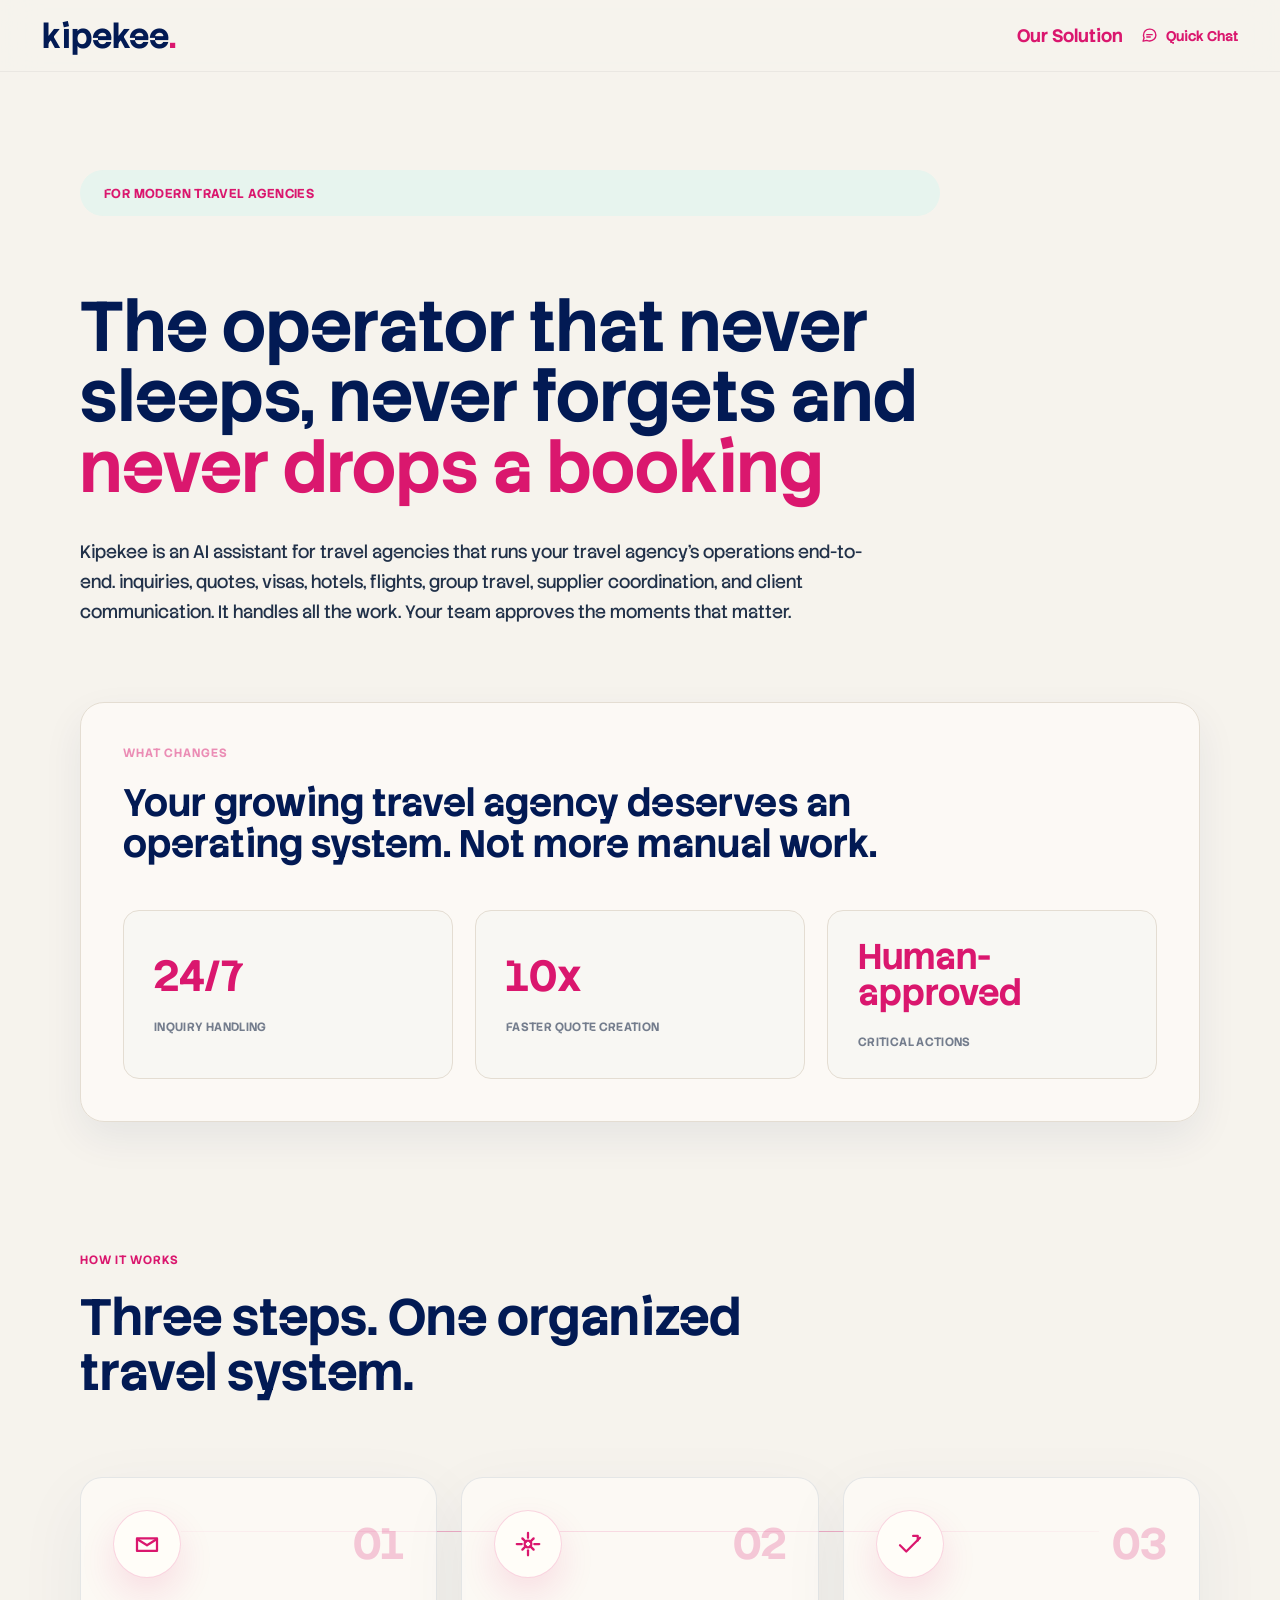
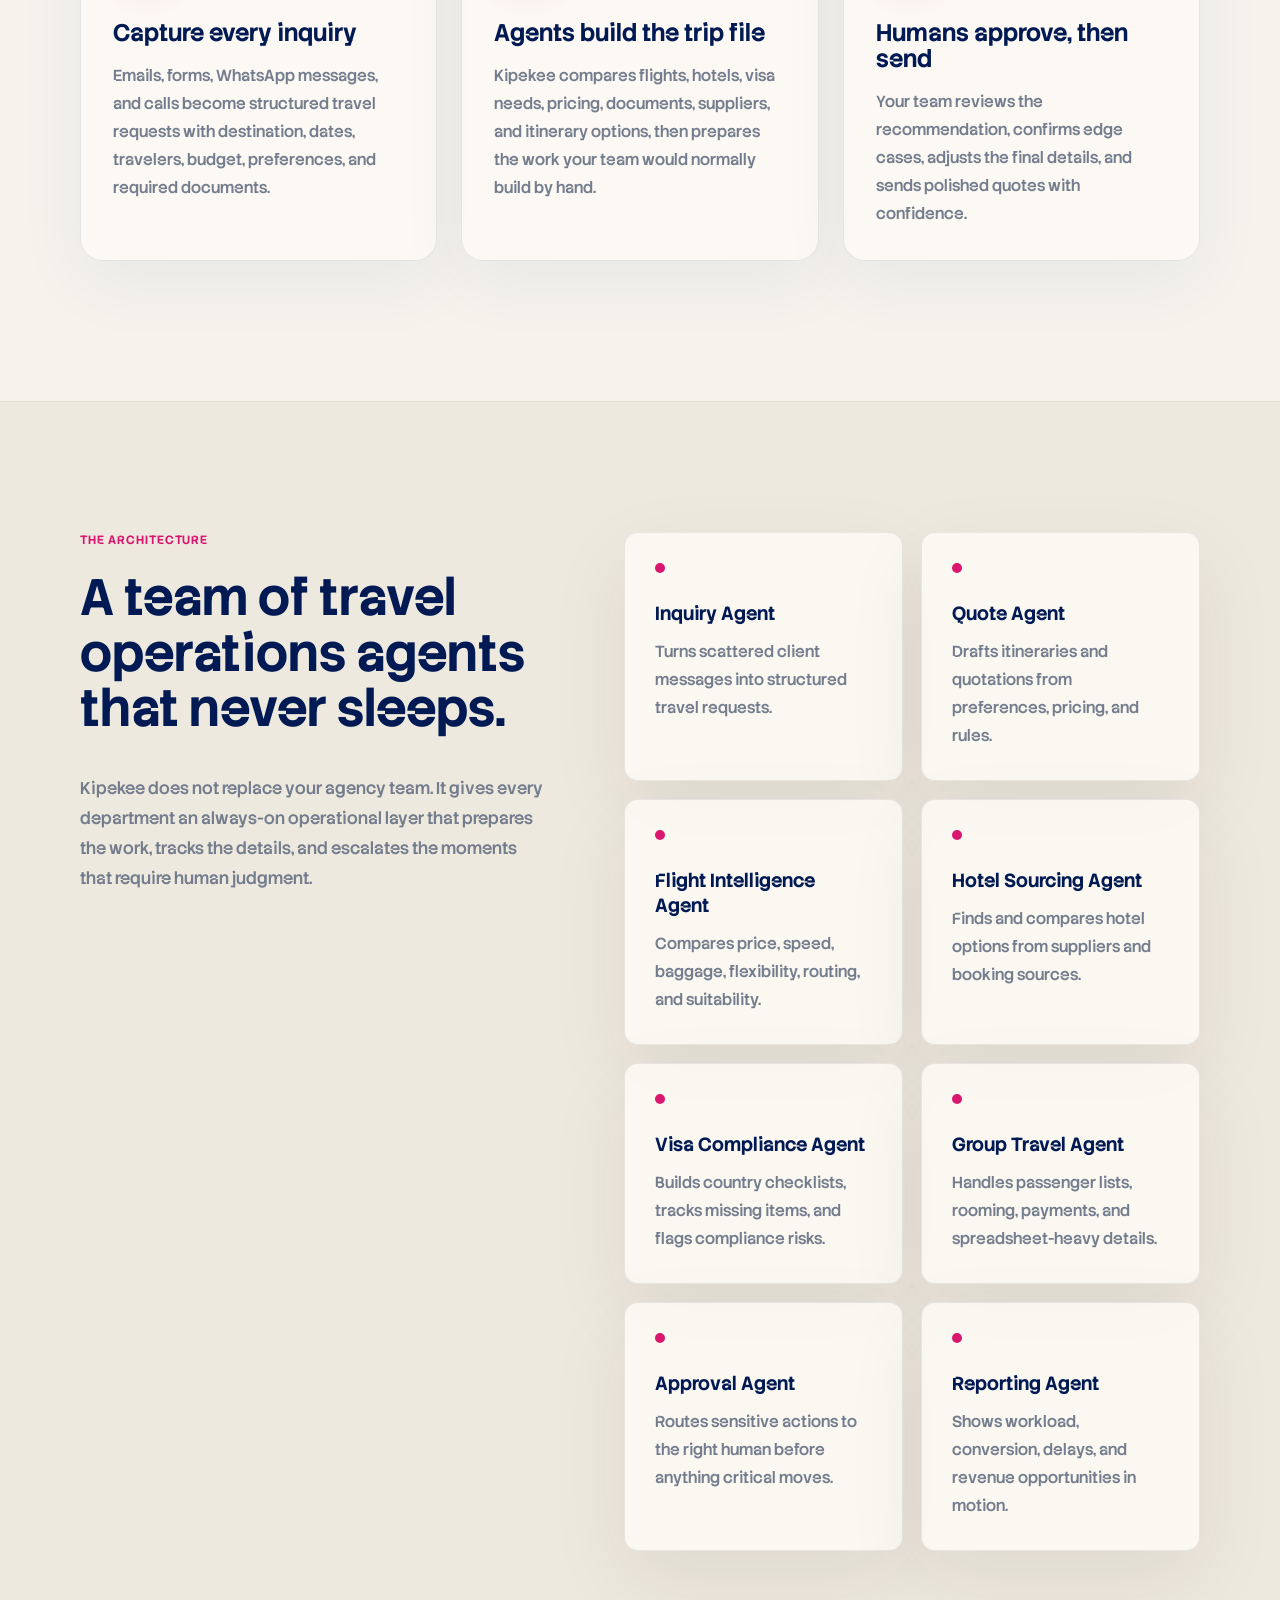
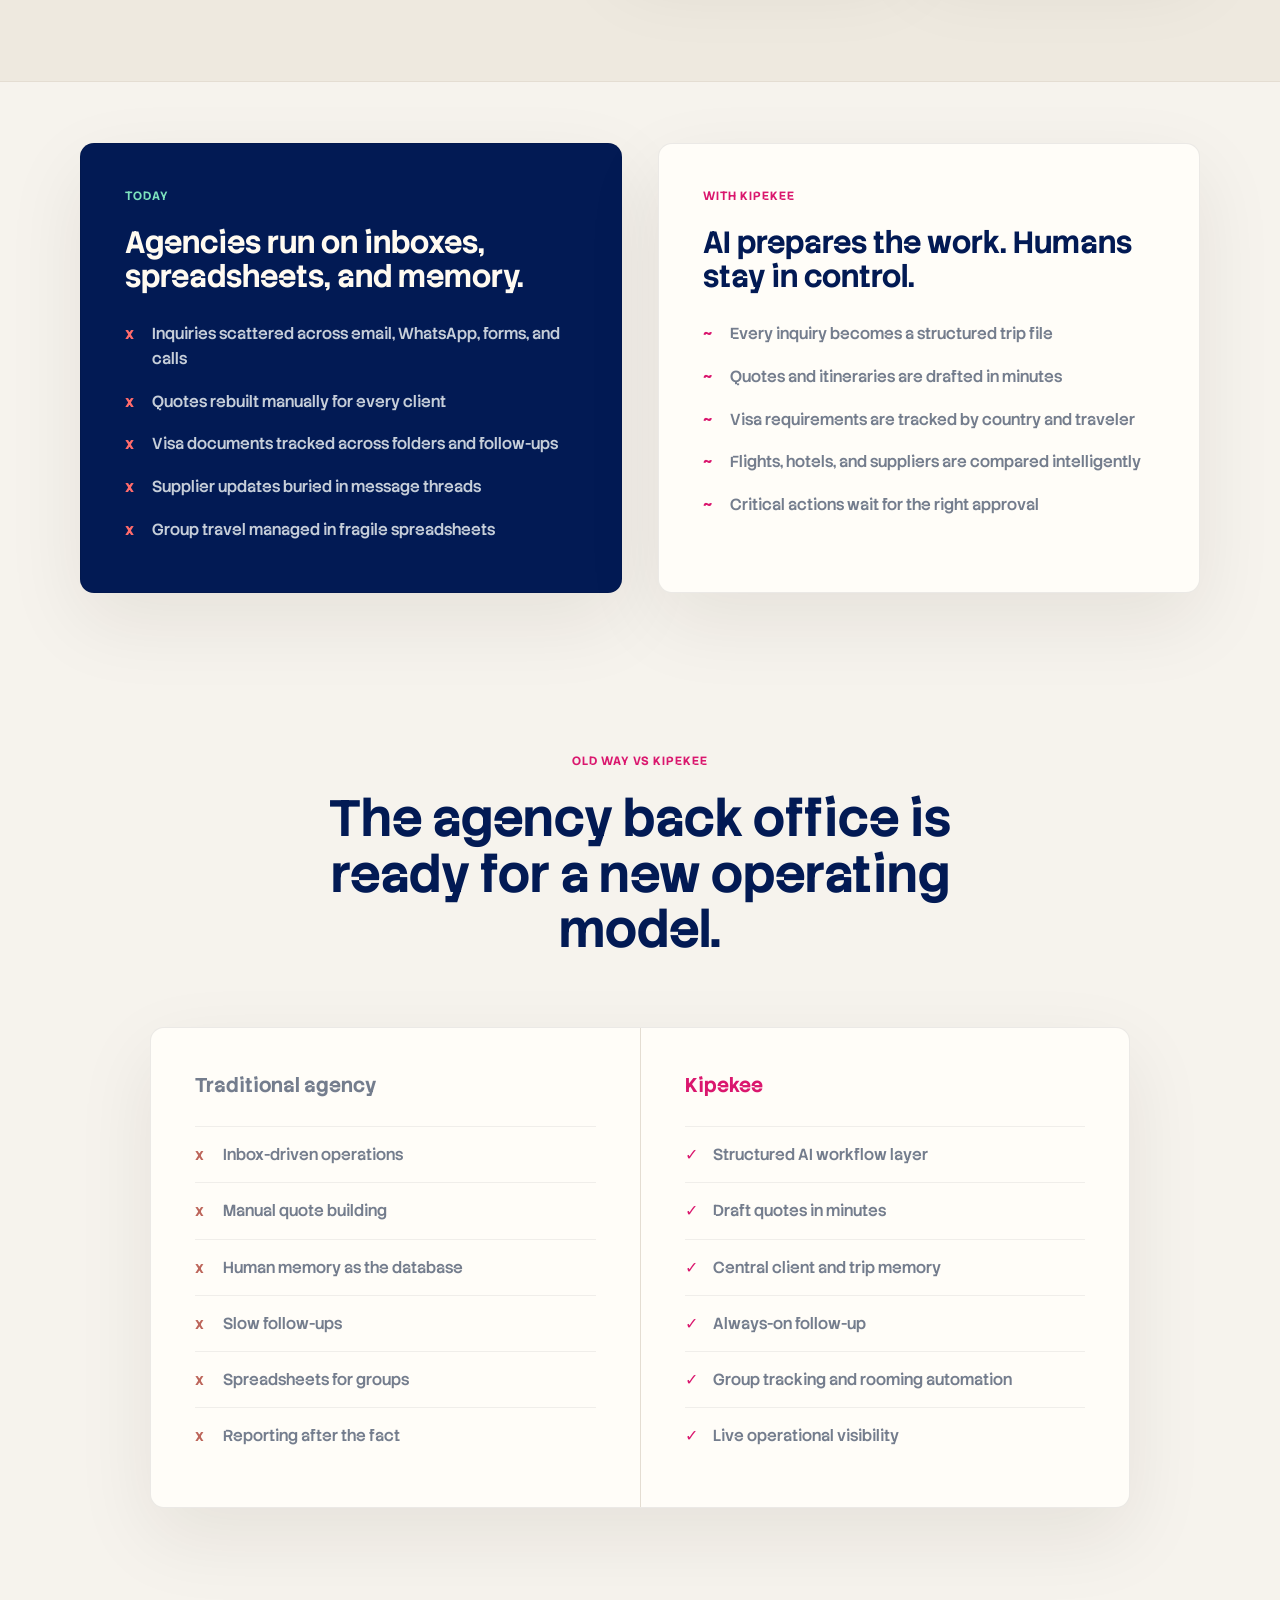
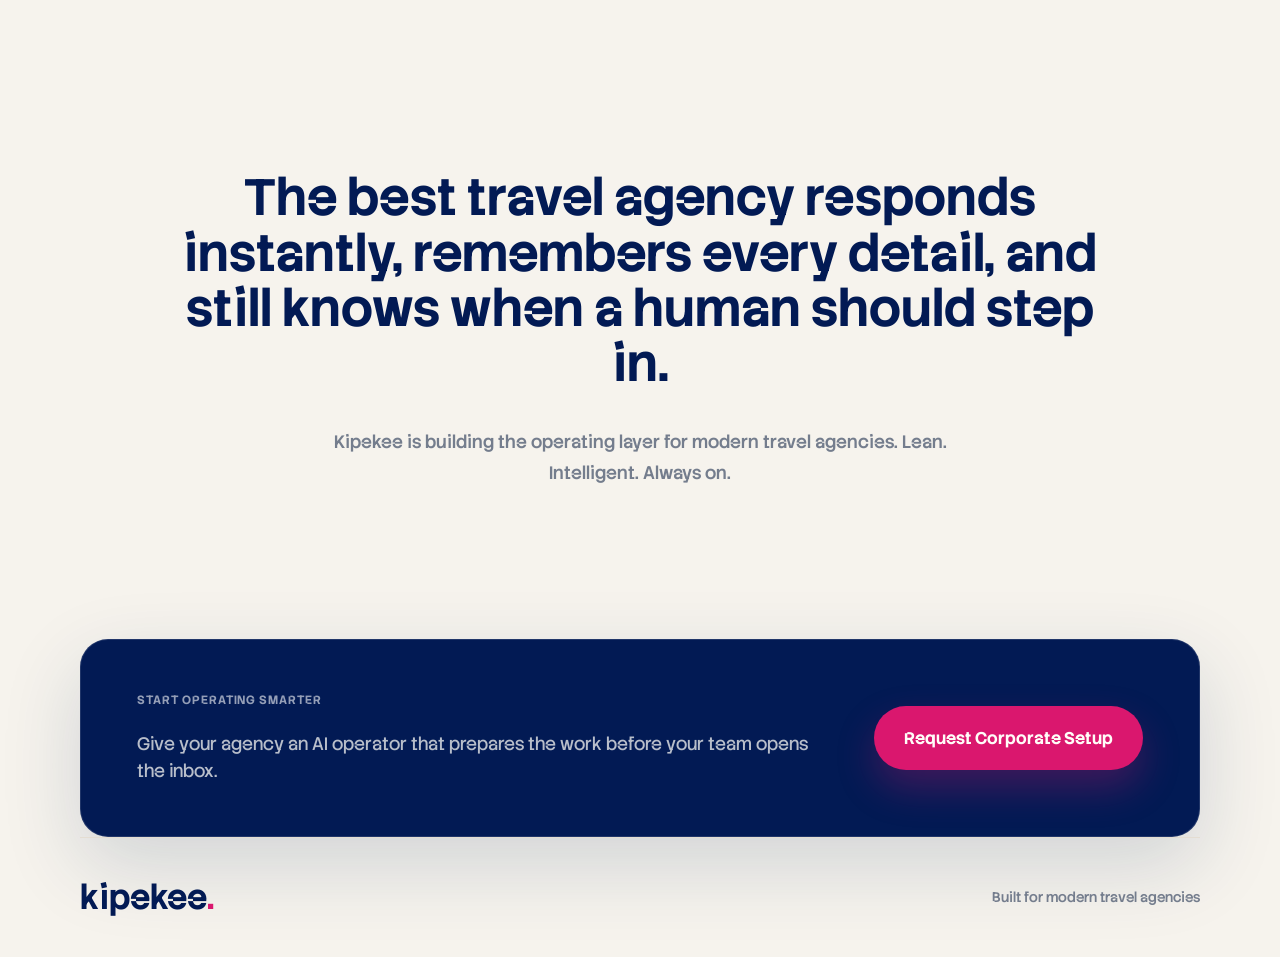
==== commit dac75365: "best commit" ====
--- a/index.html
+++ b/index.html
@@ -14,25 +14,7 @@
     <header class="nav">
       <a class="brand" href="#top" aria-label="Kipekee home">kipekee<span>.</span></a>
       <div class="nav-details" aria-label="Kipekee contact details">
-        <span class="nav-location">
-          <svg viewBox="0 0 24 24" aria-hidden="true">
-            <path d="M12 21s7-6.2 7-12A7 7 0 0 0 5 9c0 5.8 7 12 7 12Z" />
-            <circle cx="12" cy="9" r="2.4" />
-          </svg>
-          Nairobi, New Peoples Media Center, Kilimani
-        </span>
-        <a href="tel:+254726436676">
-          <svg viewBox="0 0 24 24" aria-hidden="true">
-            <path d="M22 16.9v3a2 2 0 0 1-2.2 2 19.8 19.8 0 0 1-8.6-3.1 19.4 19.4 0 0 1-6-6A19.8 19.8 0 0 1 2.1 4.2 2 2 0 0 1 4.1 2h3a2 2 0 0 1 2 1.7c.1.9.3 1.8.7 2.6a2 2 0 0 1-.5 2.1L8 9.7a16 16 0 0 0 6.3 6.3l1.3-1.3a2 2 0 0 1 2.1-.5c.8.3 1.7.6 2.6.7a2 2 0 0 1 1.7 2Z" />
-          </svg>
-          0726436676
-        </a>
-        <a href="tel:+254726830125">
-          <svg viewBox="0 0 24 24" aria-hidden="true">
-            <path d="M22 16.9v3a2 2 0 0 1-2.2 2 19.8 19.8 0 0 1-8.6-3.1 19.4 19.4 0 0 1-6-6A19.8 19.8 0 0 1 2.1 4.2 2 2 0 0 1 4.1 2h3a2 2 0 0 1 2 1.7c.1.9.3 1.8.7 2.6a2 2 0 0 1-.5 2.1L8 9.7a16 16 0 0 0 6.3 6.3l1.3-1.3a2 2 0 0 1 2.1-.5c.8.3 1.7.6 2.6.7a2 2 0 0 1 1.7 2Z" />
-          </svg>
-          0726830125
-        </a>
+        <a class="nav-link" href="solution.html">Our Solution</a>
         <button class="quick-chat-trigger" type="button" aria-controls="quick-chat" aria-expanded="false">
           <svg viewBox="0 0 24 24" aria-hidden="true">
             <path d="M21 11.5a8.4 8.4 0 0 1-8.7 8.2 9.5 9.5 0 0 1-4.1-.9L3 20l1.4-4.8a7.8 7.8 0 0 1-.9-3.7A8.4 8.4 0 0 1 12.2 3 8.4 8.4 0 0 1 21 11.5Z" />
@@ -161,76 +143,6 @@
         </div>
       </section>
  
-      <section class="workflows section-shell">
-        <div class="section-heading centered">
-          <span class="kicker">Real workflows</span>
-          <h2>Six operating scenarios.</h2>
-          <p>
-            Kipekee understands the request, selects the workflow, prepares the work,
-            requests approval, and logs the outcome.
-          </p>
-        </div>
-
-        <div class="workflow-grid">
-          <article class="workflow-card">
-            <span>01</span>
-            <h3>Inquiry to Quote Engine</h3>
-            <p>Email received, details extracted, itinerary and quote drafted, human approves, Kipekee sends and tracks the response.</p>
-          </article>
-          <article class="workflow-card">
-            <span>02</span>
-            <h3>Travel Coordinator</h3>
-            <p>Passenger lists, rooming, visa checklists, communication, and trip movement are organized from one workflow.</p>
-          </article>
-          <article class="workflow-card">
-            <span>03</span>
-            <h3>Visa Desk Assistant</h3>
-            <p>Documents are checked, missing items are flagged, reminders are drafted, and submission waits for approval.</p>
-          </article>
-          <article class="workflow-card">
-            <span>04</span>
-            <h3>Hotel & Supplier Sourcing</h3>
-            <p>Hotels and suppliers are identified, compared, and packaged into RFQs your team can approve before sending.</p>
-          </article>
-          <article class="workflow-card">
-            <span>05</span>
-            <h3>Sales Follow-Up Engine</h3>
-            <p>Inactive leads are detected, follow-ups are drafted, and client conversations keep moving without manual chasing.</p>
-          </article>
-          <article class="workflow-card">
-            <span>06</span>
-            <h3>Marketing Content Engine</h3>
-            <p>Campaign content is generated, reviewed by a human, published, and tracked for engagement.</p>
-          </article>
-        </div>
-
-        <div class="control-panel">
-          <div>
-            <span class="kicker">Human control layer</span>
-            <h3>The agent assists. Humans decide.</h3>
-          </div>
-          <div class="control-grid">
-            <article>
-              <strong>Read</strong>
-              <p>Emails, documents, sheets, and travel records.</p>
-            </article>
-            <article>
-              <strong>Write</strong>
-              <p>Drafts, internal records, checklists, and follow-ups.</p>
-            </article>
-            <article>
-              <strong>Restricted send</strong>
-              <p>Client-facing communication requires human approval.</p>
-            </article>
-            <article>
-              <strong>No access</strong>
-              <p>No payment action or ticket issuance without your team.</p>
-            </article>
-          </div>
-        </div>
-      </section>
-
-
       <section class="agents-section">
         <div class="section-shell agents-layout">
           <div class="agents-copy">
--- a/styles.css
+++ b/styles.css
@@ -113,7 +113,6 @@
 }
 
 .nav-details a,
-.nav-location,
 .quick-chat-trigger {
   display: inline-flex;
   align-items: center;
@@ -131,12 +130,6 @@
   stroke-width: 2;
 }
 
-.nav-location svg {
-  color: var(--accent);
-  fill: var(--accent);
-  stroke: var(--accent);
-}
-
 .quick-chat-trigger {
   border: 0;
   padding: 0;
@@ -146,6 +139,12 @@
   font: inherit;
 }
 
+.nav-link {
+  color: var(--accent);
+  font-size: 18px;
+  font-weight: 800;
+}
+
 .section-shell {
   width: min(1120px, calc(100% - 48px));
   margin: 0 auto;
@@ -155,6 +154,29 @@
   min-height: auto;
   padding-top: 170px;
   padding-bottom: 46px;
+}
+
+.solution-hero {
+  padding-top: 190px;
+  padding-bottom: 76px;
+}
+
+.solution-hero h1 {
+  max-width: 980px;
+  margin: 24px 0 0;
+  color: var(--ink);
+  font-size: clamp(54px, 6.6vw, 104px);
+  font-weight: 700;
+  line-height: 1;
+}
+
+.solution-hero p {
+  max-width: 780px;
+  margin: 32px 0 0;
+  color: var(--inp);
+  font-size: 20px;
+  font-weight: 400;
+  line-height: 1.6;
 }
 
 .label-bar {
@@ -872,6 +894,11 @@
     padding-bottom: 46px;
   }
 
+  .solution-hero {
+    padding-top: 160px;
+    padding-bottom: 56px;
+  }
+
   .label-bar {
     margin-bottom: 52px;
   }
@@ -987,6 +1014,19 @@
     padding-bottom: 44px;
   }
 
+  .solution-hero {
+    padding-top: 170px;
+    padding-bottom: 42px;
+  }
+
+  .solution-hero h1 {
+    font-size: clamp(40px, 11vw, 60px);
+  }
+
+  .solution-hero p {
+    font-size: 17px;
+  }
+
   .label-bar {
     min-height: 40px;
     margin-bottom: 42px;
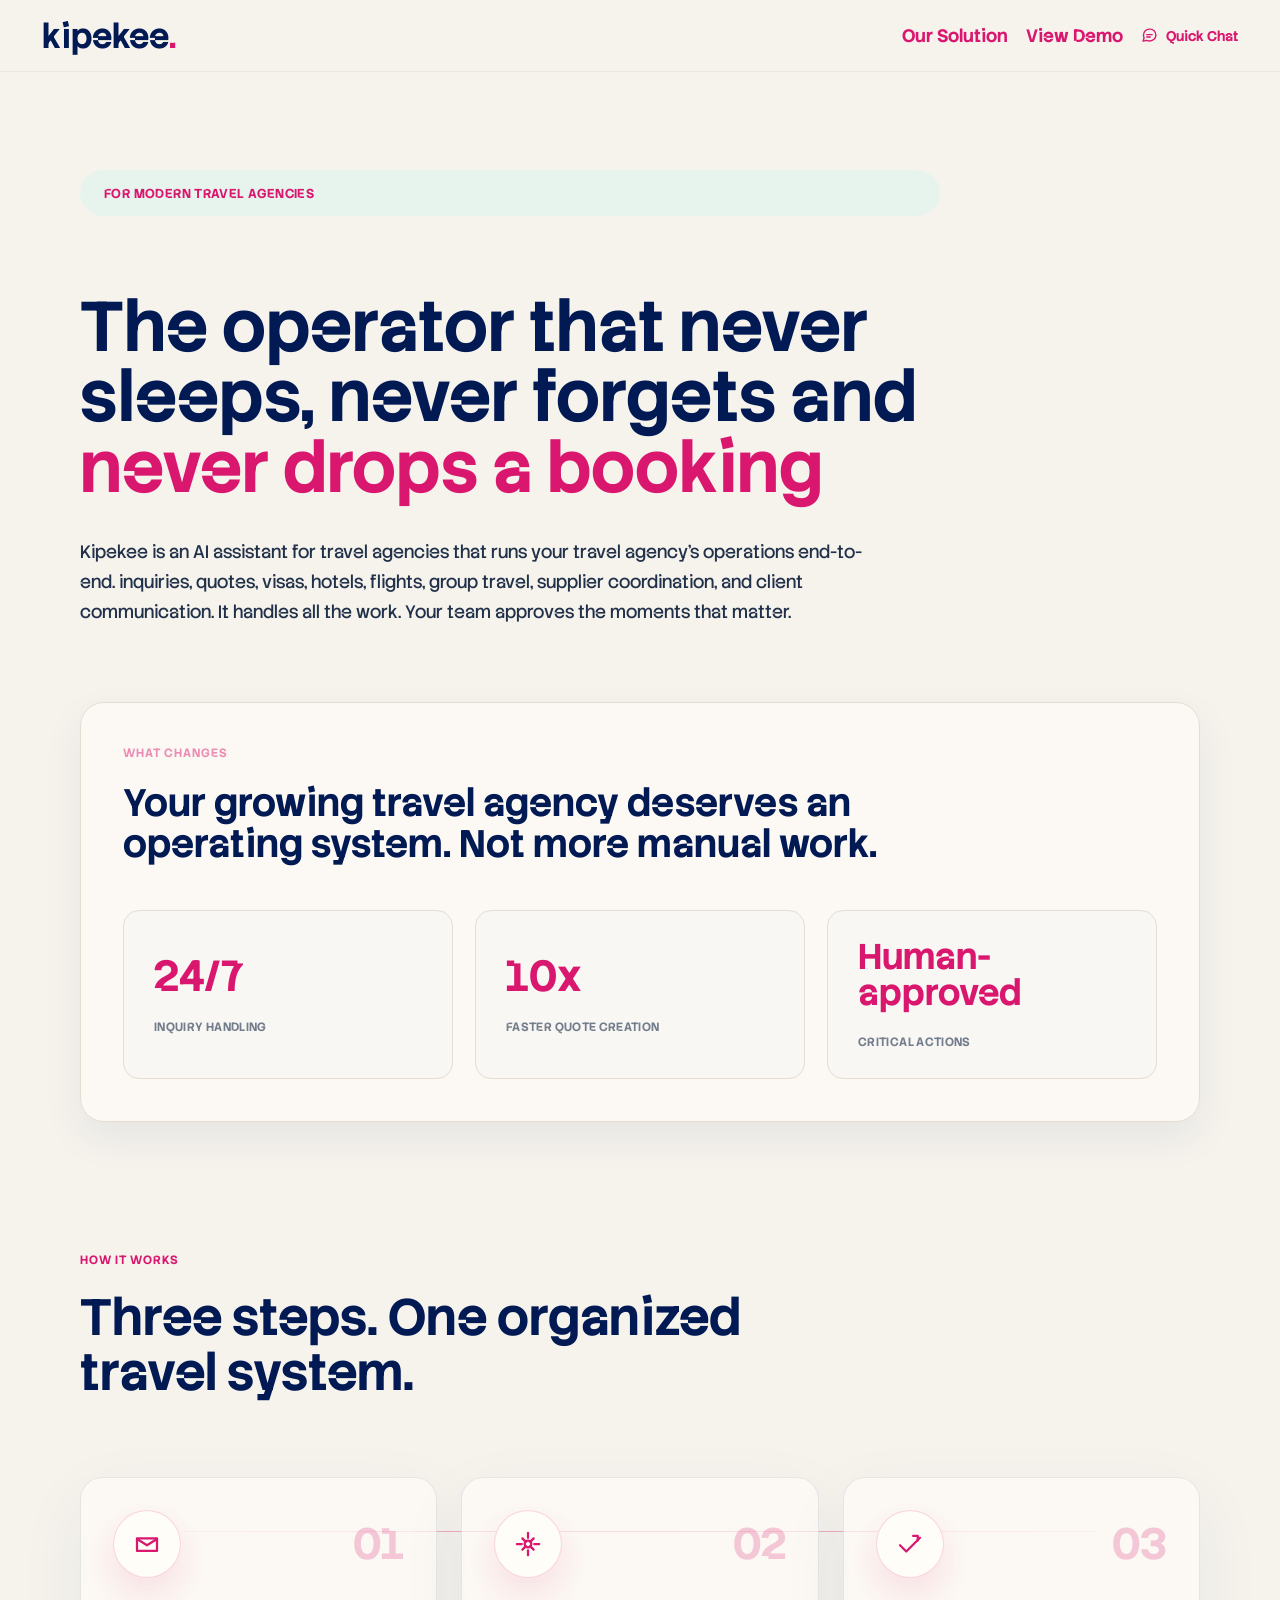
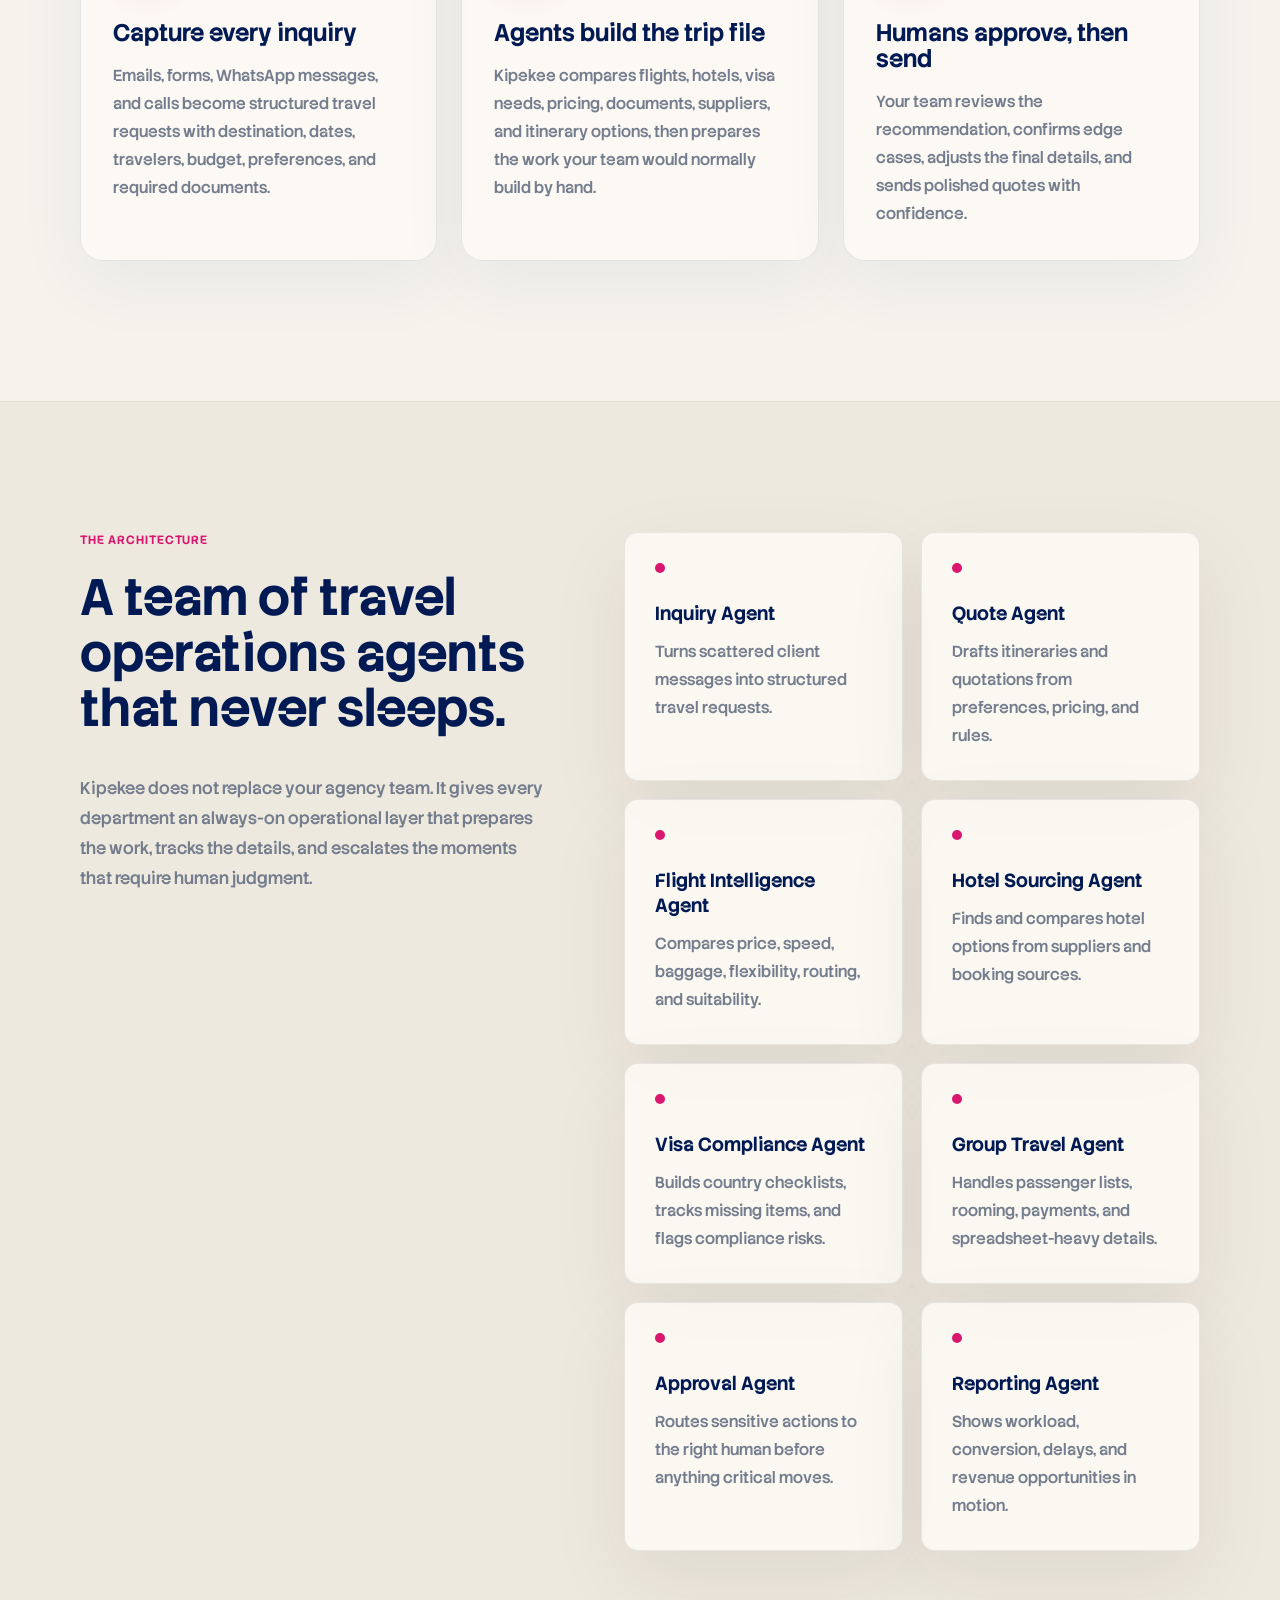
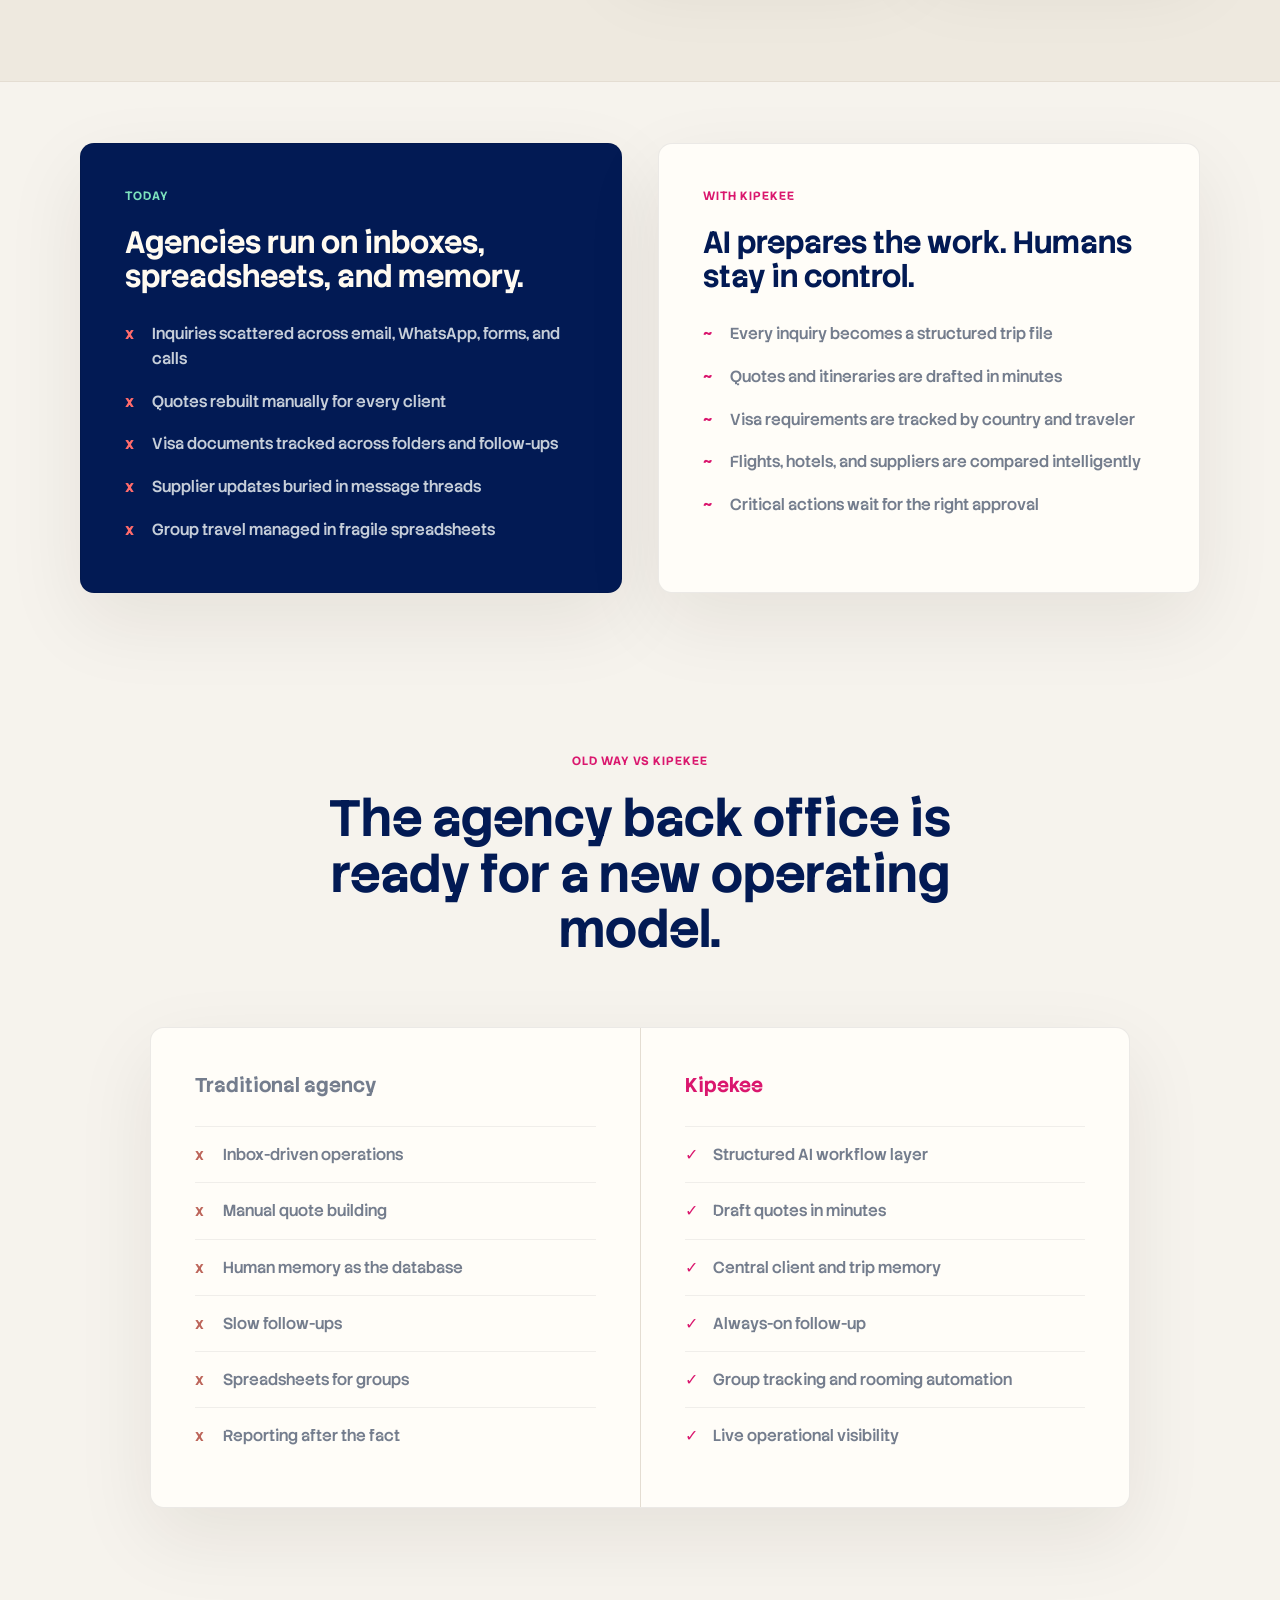
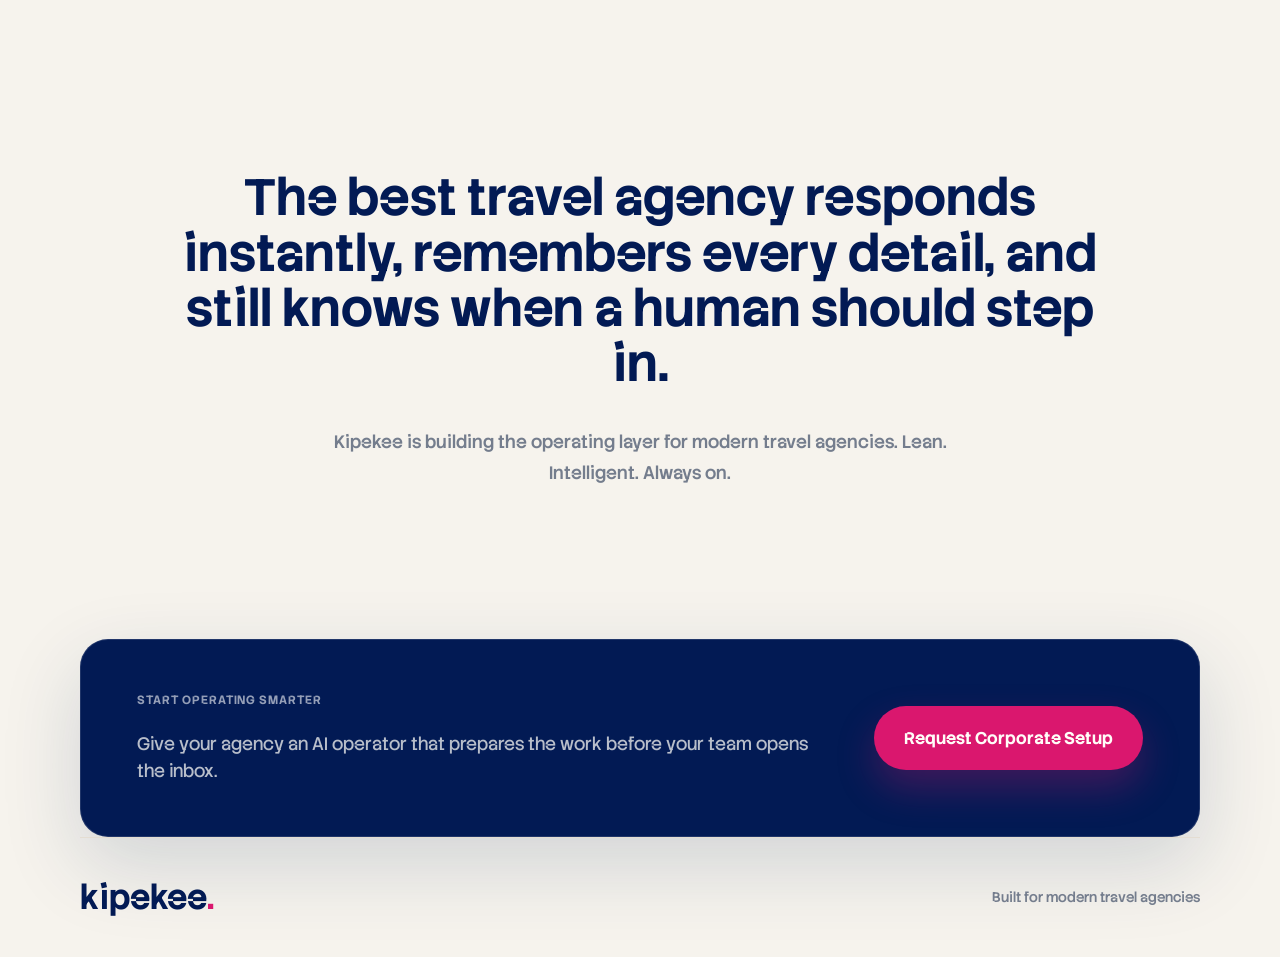
==== commit 2ff2c503: "best commit 3" ====
--- a/index.html
+++ b/index.html
@@ -15,6 +15,7 @@
       <a class="brand" href="#top" aria-label="Kipekee home">kipekee<span>.</span></a>
       <div class="nav-details" aria-label="Kipekee contact details">
         <a class="nav-link" href="solution.html">Our Solution</a>
+        <a class="nav-link" href="dashboard.html">View Demo</a>
         <button class="quick-chat-trigger" type="button" aria-controls="quick-chat" aria-expanded="false">
           <svg viewBox="0 0 24 24" aria-hidden="true">
             <path d="M21 11.5a8.4 8.4 0 0 1-8.7 8.2 9.5 9.5 0 0 1-4.1-.9L3 20l1.4-4.8a7.8 7.8 0 0 1-.9-3.7A8.4 8.4 0 0 1 12.2 3 8.4 8.4 0 0 1 21 11.5Z" />
--- a/styles.css
+++ b/styles.css
@@ -871,7 +871,489 @@
   font-weight: 700;
 }
 
+.dashboard-body {
+  display: grid;
+  grid-template-columns: 280px 1fr;
+  min-height: 100vh;
+  background: #f3f0ea;
+}
+
+.dashboard-body.is-loading {
+  overflow: hidden;
+}
+
+.dashboard-body.is-loading .dash-sidebar,
+.dashboard-body.is-loading .dash-main {
+  opacity: 0;
+  transform: translateY(12px);
+}
+
+.dashboard-body.is-loaded .dash-sidebar,
+.dashboard-body.is-loaded .dash-main {
+  animation: dashboardReveal 700ms ease forwards;
+}
+
+.demo-preloader {
+  position: fixed;
+  inset: 0;
+  z-index: 100;
+  display: grid;
+  place-items: center;
+  align-content: center;
+  gap: 24px;
+  background: var(--bg);
+  transition: opacity 520ms ease, visibility 520ms ease;
+}
+
+.dashboard-body.is-loaded .demo-preloader {
+  visibility: hidden;
+  opacity: 0;
+}
+
+.preloader-logo {
+  position: relative;
+  z-index: 1;
+  color: var(--ink);
+  font-family: "Stack Sans Notch", -apple-system, BlinkMacSystemFont, "Segoe UI", sans-serif;
+  font-size: clamp(56px, 9vw, 126px);
+  font-weight: 900;
+  line-height: 1;
+  animation: logoPulse 1100ms ease-in-out infinite alternate;
+}
+
+.preloader-logo span {
+  color: var(--accent);
+}
+
+.preloader-orbit {
+  position: absolute;
+  width: clamp(170px, 26vw, 320px);
+  height: clamp(170px, 26vw, 320px);
+  border: 1px solid rgba(218, 23, 110, 0.14);
+  border-radius: 999px;
+  animation: orbitSpin 1500ms linear infinite;
+}
+
+.preloader-orbit::before,
+.preloader-orbit::after {
+  position: absolute;
+  border-radius: 999px;
+  content: "";
+}
+
+.preloader-orbit::before {
+  top: 12%;
+  right: 16%;
+  width: 16px;
+  height: 16px;
+  background: var(--accent);
+  box-shadow: 0 0 30px rgba(218, 23, 110, 0.55);
+}
+
+.preloader-orbit::after {
+  inset: 28px;
+  border: 1px dashed rgba(16, 48, 95, 0.12);
+}
+
+.demo-preloader p {
+  margin: 0;
+  color: var(--muted);
+  font-size: 16px;
+  font-weight: 500;
+}
+
+@keyframes logoPulse {
+  from {
+    transform: scale(0.98);
+    letter-spacing: 0;
+  }
+
+  to {
+    transform: scale(1.02);
+    letter-spacing: 0;
+  }
+}
+
+@keyframes orbitSpin {
+  to {
+    transform: rotate(360deg);
+  }
+}
+
+@keyframes dashboardReveal {
+  to {
+    opacity: 1;
+    transform: translateY(0);
+  }
+}
+
+.dash-sidebar {
+  position: sticky;
+  top: 0;
+  display: flex;
+  flex-direction: column;
+  height: 100vh;
+  padding: 30px 22px;
+  border-right: 1px solid var(--line);
+  background: #fffdf8;
+}
+
+.dash-nav {
+  display: grid;
+  gap: 6px;
+  margin-top: 44px;
+}
+
+.dash-nav a {
+  padding: 13px 14px;
+  border-radius: 12px;
+  color: var(--muted);
+  font-size: 15px;
+  font-weight: 700;
+}
+
+.dash-nav a.is-active,
+.dash-nav a:hover {
+  background: rgba(218, 23, 110, 0.1);
+  color: var(--accent);
+}
+
+.dash-sidebar-card {
+  margin-top: auto;
+  padding: 20px;
+  border: 1px solid var(--line);
+  border-radius: 18px;
+  background: var(--bg);
+}
+
+.dash-sidebar-card span,
+.dash-kpis span,
+.pipeline span,
+.visa-bars span,
+.activity-feed span {
+  color: var(--muted);
+  font-size: 12px;
+  font-weight: 700;
+  text-transform: uppercase;
+}
+
+.dash-sidebar-card strong {
+  display: block;
+  margin-top: 8px;
+  color: var(--ink);
+  font-size: 20px;
+  font-weight: 700;
+}
+
+.dash-sidebar-card p {
+  margin: 10px 0 0;
+  color: var(--muted);
+  font-size: 14px;
+  line-height: 1.45;
+}
+
+.dash-main {
+  min-width: 0;
+  padding: 34px;
+}
+
+.dash-topbar {
+  display: flex;
+  align-items: center;
+  justify-content: space-between;
+  gap: 28px;
+}
+
+.dash-topbar h1 {
+  margin: 10px 0 0;
+  color: var(--ink);
+  font-size: clamp(40px, 5vw, 72px);
+  font-weight: 700;
+  line-height: 1;
+}
+
+.dash-actions {
+  display: flex;
+  align-items: end;
+  gap: 12px;
+}
+
+.dash-search {
+  display: grid;
+  gap: 8px;
+  color: var(--muted);
+  font-size: 12px;
+  font-weight: 700;
+  text-transform: uppercase;
+}
+
+.dash-search input {
+  width: 310px;
+  height: 48px;
+  padding: 0 16px;
+  border: 1px solid var(--line);
+  border-radius: 999px;
+  outline: 0;
+  background: #fffdf8;
+  color: var(--inp);
+  font: inherit;
+  font-weight: 400;
+}
+
+.dash-actions button,
+.dash-panel-head button,
+.approval-actions button {
+  min-height: 48px;
+  border: 0;
+  border-radius: 999px;
+  background: var(--accent);
+  color: #fffdf8;
+  cursor: pointer;
+  font: inherit;
+  font-weight: 700;
+}
+
+.dash-actions button {
+  padding: 0 22px;
+}
+
+.dash-kpis {
+  display: grid;
+  grid-template-columns: repeat(5, 1fr);
+  gap: 14px;
+  margin-top: 34px;
+}
+
+.dash-kpis article,
+.dash-panel {
+  border: 1px solid rgba(16, 48, 95, 0.1);
+  border-radius: 20px;
+  background: rgba(255, 253, 248, 0.82);
+  box-shadow: 0 18px 60px rgba(16, 48, 95, 0.055);
+}
+
+.dash-kpis article {
+  padding: 22px;
+}
+
+.dash-kpis strong {
+  display: block;
+  margin-top: 16px;
+  color: var(--accent);
+  font-size: 42px;
+  font-weight: 700;
+  line-height: 1;
+}
+
+.dash-kpis p {
+  margin: 12px 0 0;
+  color: var(--muted);
+  font-size: 14px;
+}
+
+.dash-grid {
+  display: grid;
+  grid-template-columns: minmax(0, 1.35fr) minmax(320px, 0.75fr);
+  gap: 16px;
+  margin-top: 16px;
+}
+
+.dash-panel {
+  padding: 24px;
+}
+
+.dash-panel-large {
+  grid-column: span 1;
+}
+
+.dash-panel-head {
+  display: flex;
+  align-items: flex-start;
+  justify-content: space-between;
+  gap: 18px;
+  margin-bottom: 22px;
+}
+
+.dash-panel-head h2 {
+  margin: 8px 0 0;
+  color: var(--ink);
+  font-size: 26px;
+  font-weight: 700;
+  line-height: 1.1;
+}
+
+.dash-panel-head button {
+  min-height: 38px;
+  padding: 0 16px;
+  background: rgba(218, 23, 110, 0.1);
+  color: var(--accent);
+}
+
+.workflow-queue,
+.approval-stack,
+.trip-list,
+.activity-feed,
+.pipeline,
+.visa-bars {
+  display: grid;
+  gap: 12px;
+}
+
+.queue-row {
+  display: grid;
+  grid-template-columns: auto 1fr auto;
+  gap: 14px;
+  align-items: center;
+  padding: 16px;
+  border: 1px solid rgba(16, 48, 95, 0.07);
+  border-radius: 16px;
+  background: rgba(246, 243, 237, 0.56);
+}
+
+.queue-row strong,
+.approval-stack strong,
+.trip-list strong {
+  color: var(--ink);
+  font-size: 16px;
+  font-weight: 700;
+}
+
+.queue-row p,
+.approval-stack p,
+.activity-feed p {
+  margin: 6px 0 0;
+  color: var(--muted);
+  font-size: 14px;
+  line-height: 1.45;
+}
+
+.queue-row > span:last-child,
+.trip-list span {
+  color: var(--accent);
+  font-size: 12px;
+  font-weight: 700;
+  text-transform: uppercase;
+}
+
+.status-dot {
+  width: 11px;
+  height: 11px;
+  border-radius: 999px;
+  background: #20b486;
+}
+
+.status-dot.hot {
+  background: var(--accent);
+}
+
+.status-dot.warn {
+  background: #e6a400;
+}
+
+.approval-stack > div,
+.trip-list > div,
+.activity-feed > div,
+.pipeline > div {
+  padding: 16px;
+  border: 1px solid rgba(16, 48, 95, 0.07);
+  border-radius: 16px;
+  background: rgba(246, 243, 237, 0.5);
+}
+
+.approval-actions {
+  display: flex;
+  gap: 8px;
+  margin-top: 14px;
+}
+
+.approval-actions button {
+  min-height: 38px;
+  padding: 0 16px;
+}
+
+.approval-actions button:not(:last-child) {
+  background: rgba(16, 48, 95, 0.08);
+  color: var(--ink);
+}
+
+.trip-list > div {
+  display: grid;
+  gap: 8px;
+}
+
+.activity-feed > div {
+  display: grid;
+  grid-template-columns: 52px 1fr;
+  gap: 12px;
+}
+
+.pipeline strong {
+  display: block;
+  margin-top: 8px;
+  color: var(--ink);
+  font-size: 24px;
+  font-weight: 700;
+}
+
+.visa-bars > div {
+  display: grid;
+  gap: 9px;
+}
+
+.visa-bars div div {
+  height: 10px;
+  overflow: hidden;
+  border-radius: 999px;
+  background: rgba(16, 48, 95, 0.08);
+}
+
+.visa-bars div div span {
+  display: block;
+  height: 100%;
+  border-radius: inherit;
+  background: var(--accent);
+}
+
 @media (max-width: 900px) {
+  .dashboard-body {
+    display: block;
+  }
+
+  .dash-sidebar {
+    position: static;
+    height: auto;
+    border-right: 0;
+    border-bottom: 1px solid var(--line);
+  }
+
+  .dash-nav {
+    grid-template-columns: repeat(2, 1fr);
+    margin-top: 28px;
+  }
+
+  .dash-sidebar-card {
+    margin-top: 24px;
+  }
+
+  .dash-main {
+    padding: 24px;
+  }
+
+  .dash-topbar,
+  .dash-actions {
+    align-items: stretch;
+    flex-direction: column;
+  }
+
+  .dash-search input {
+    width: 100%;
+  }
+
+  .dash-kpis,
+  .dash-grid {
+    grid-template-columns: 1fr;
+  }
+
   .nav {
     align-items: flex-start;
     flex-direction: column;
@@ -993,6 +1475,26 @@
 }
 
 @media (max-width: 560px) {
+  .dash-main {
+    padding: 16px;
+  }
+
+  .dash-nav {
+    grid-template-columns: 1fr;
+  }
+
+  .dash-kpis strong {
+    font-size: 36px;
+  }
+
+  .queue-row {
+    grid-template-columns: auto 1fr;
+  }
+
+  .queue-row > span:last-child {
+    grid-column: 2;
+  }
+
   .section-shell {
     width: min(100% - 32px, 1120px);
   }
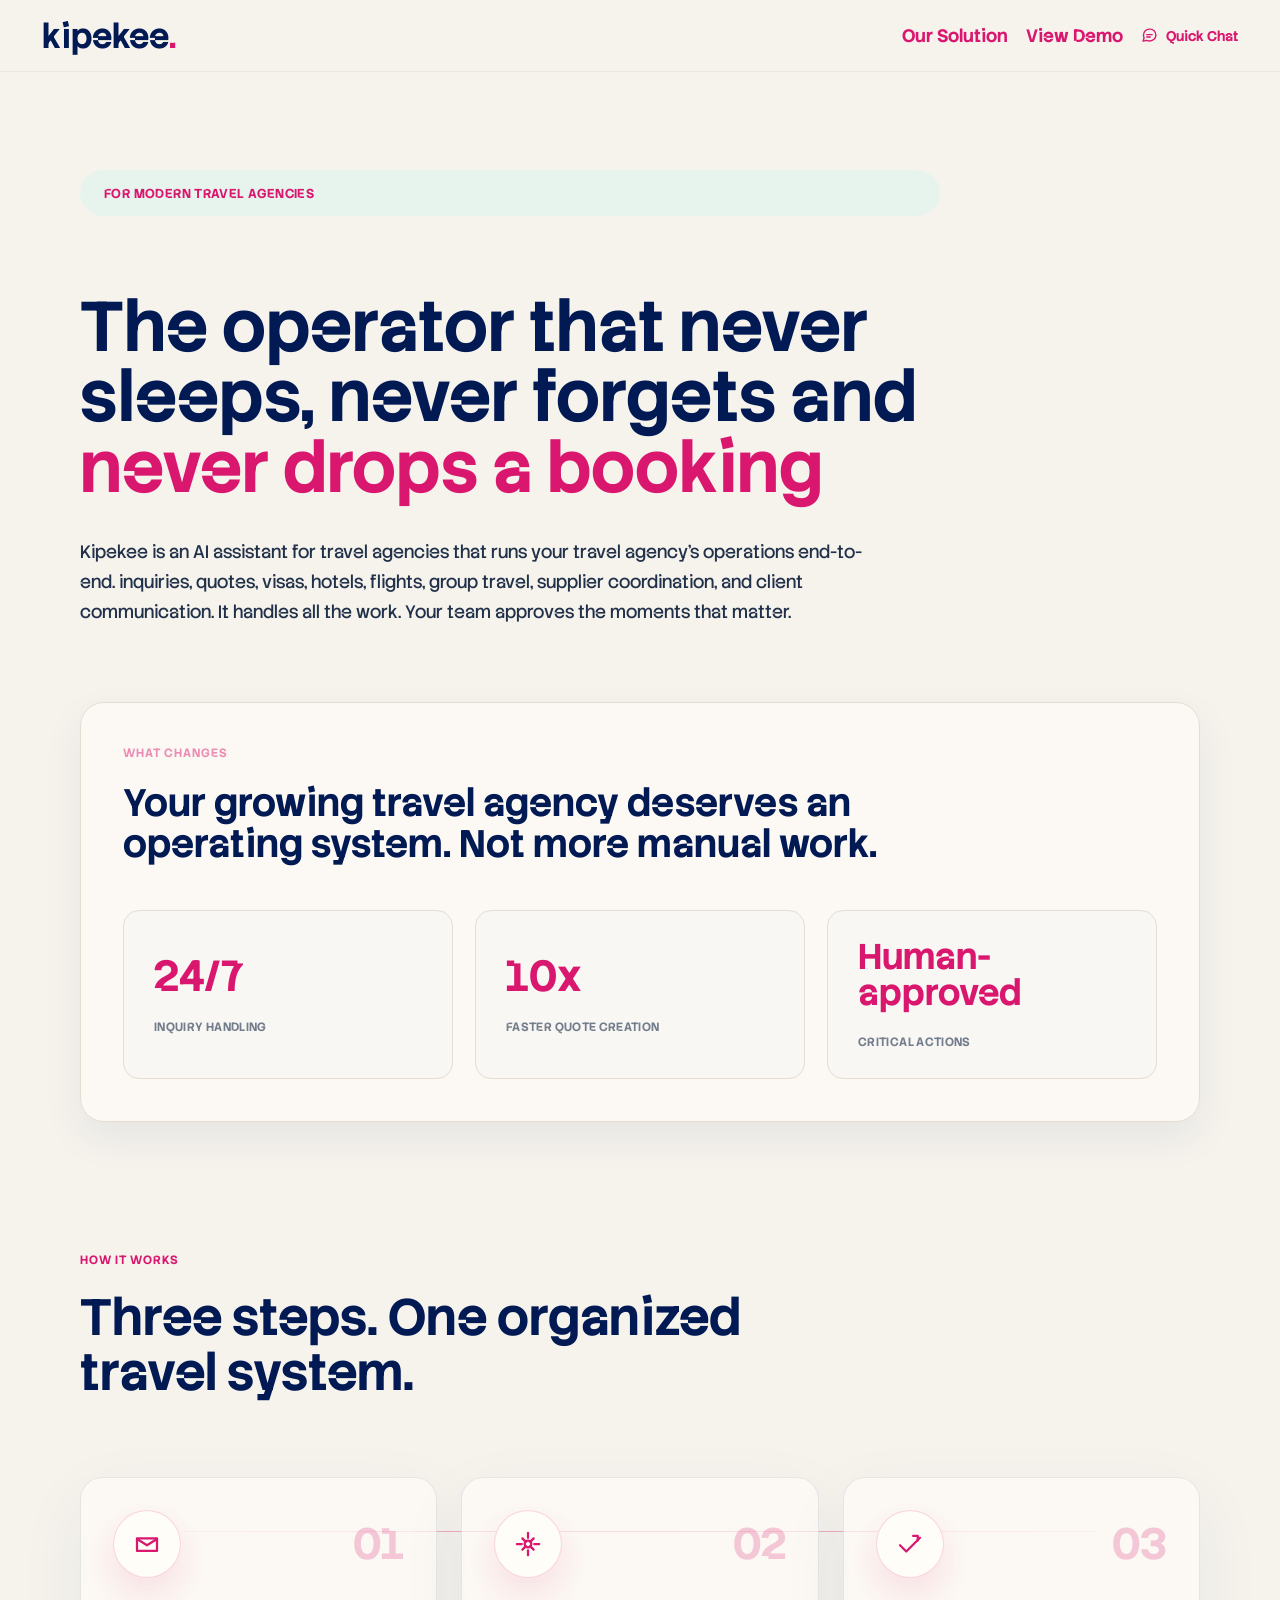
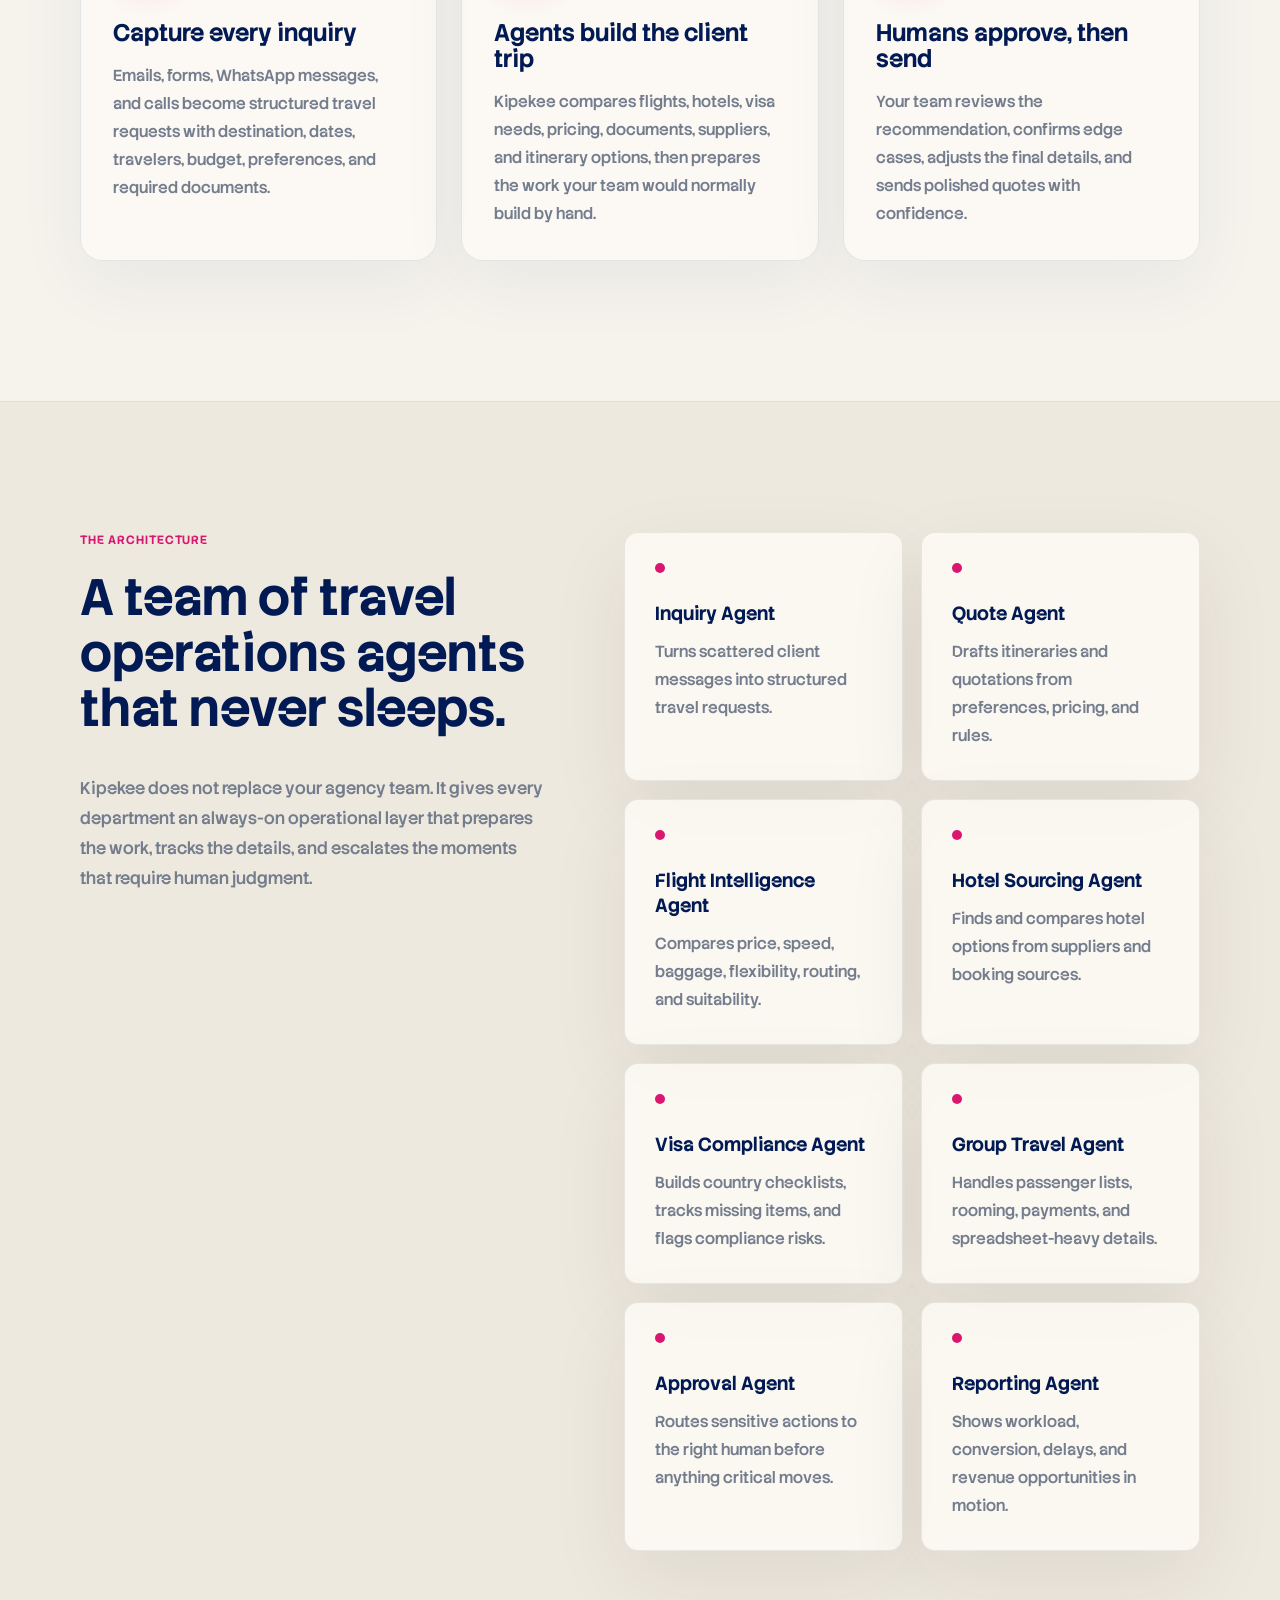
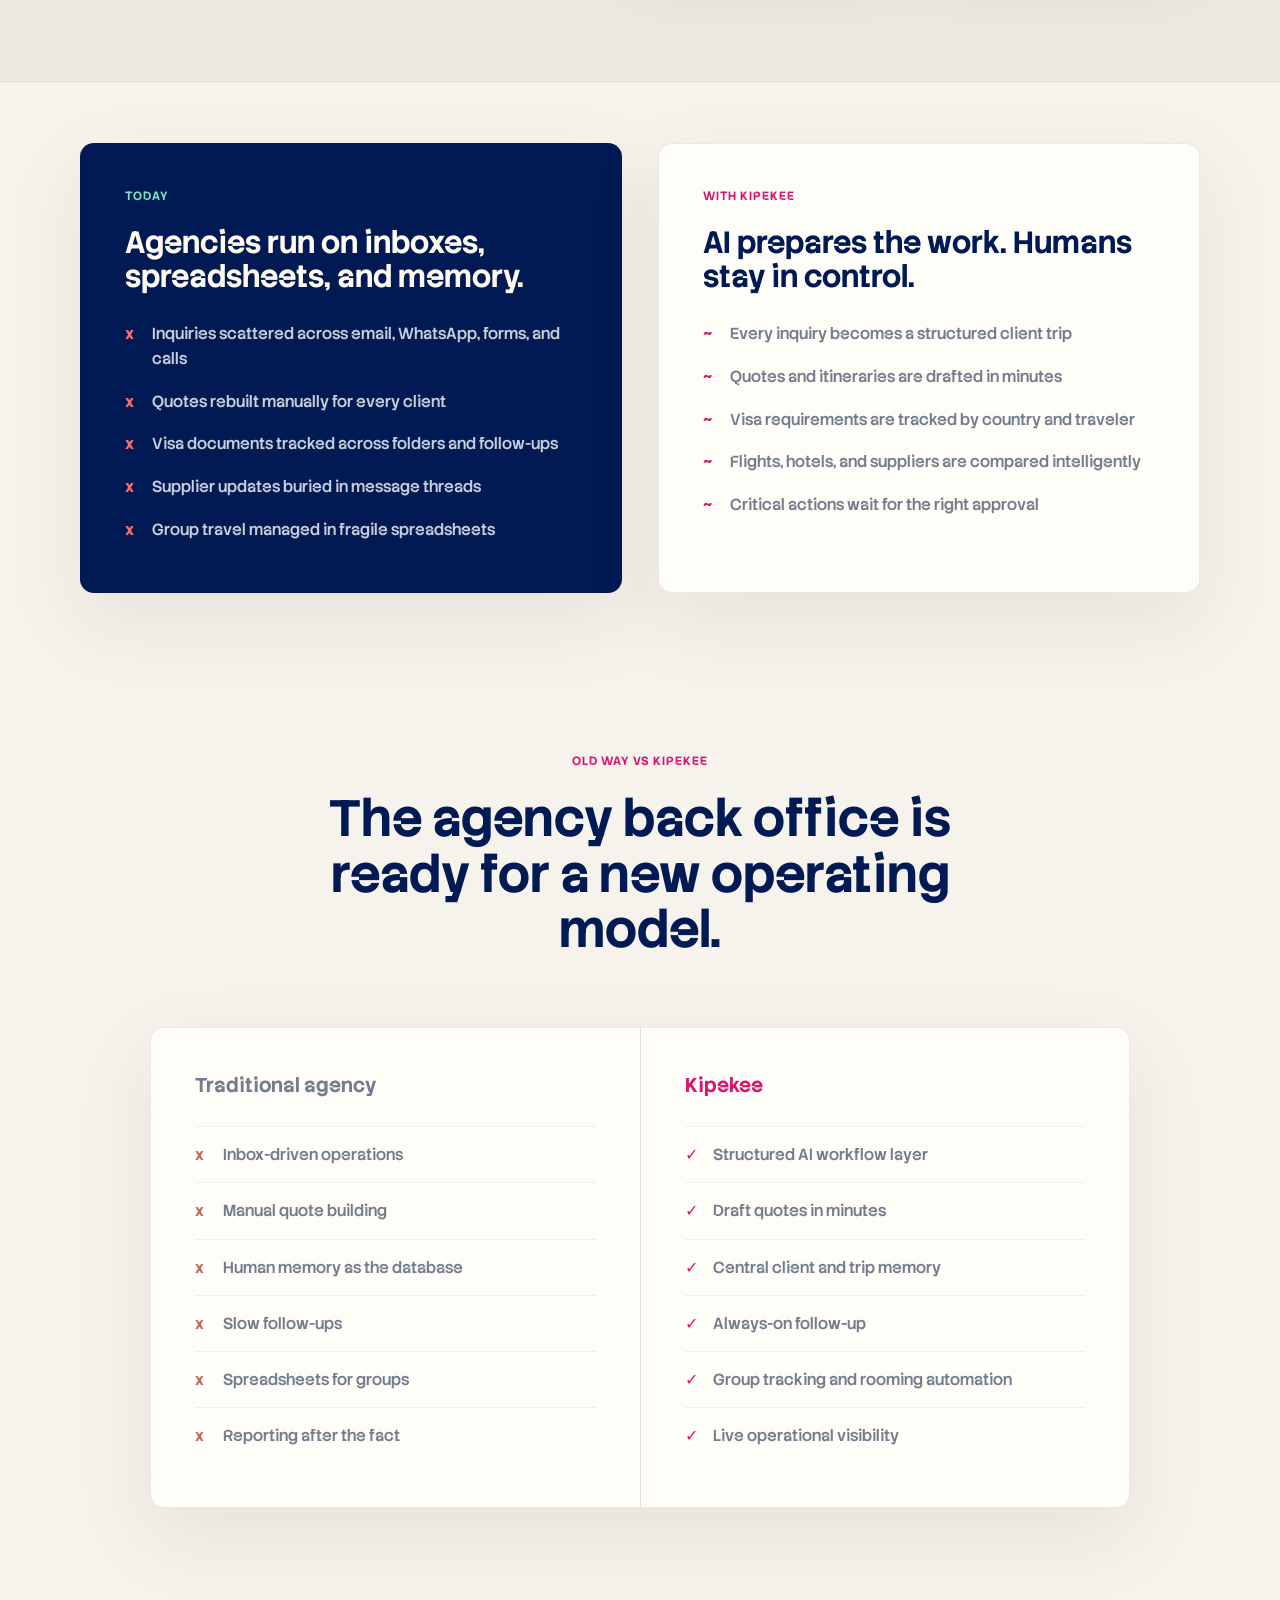
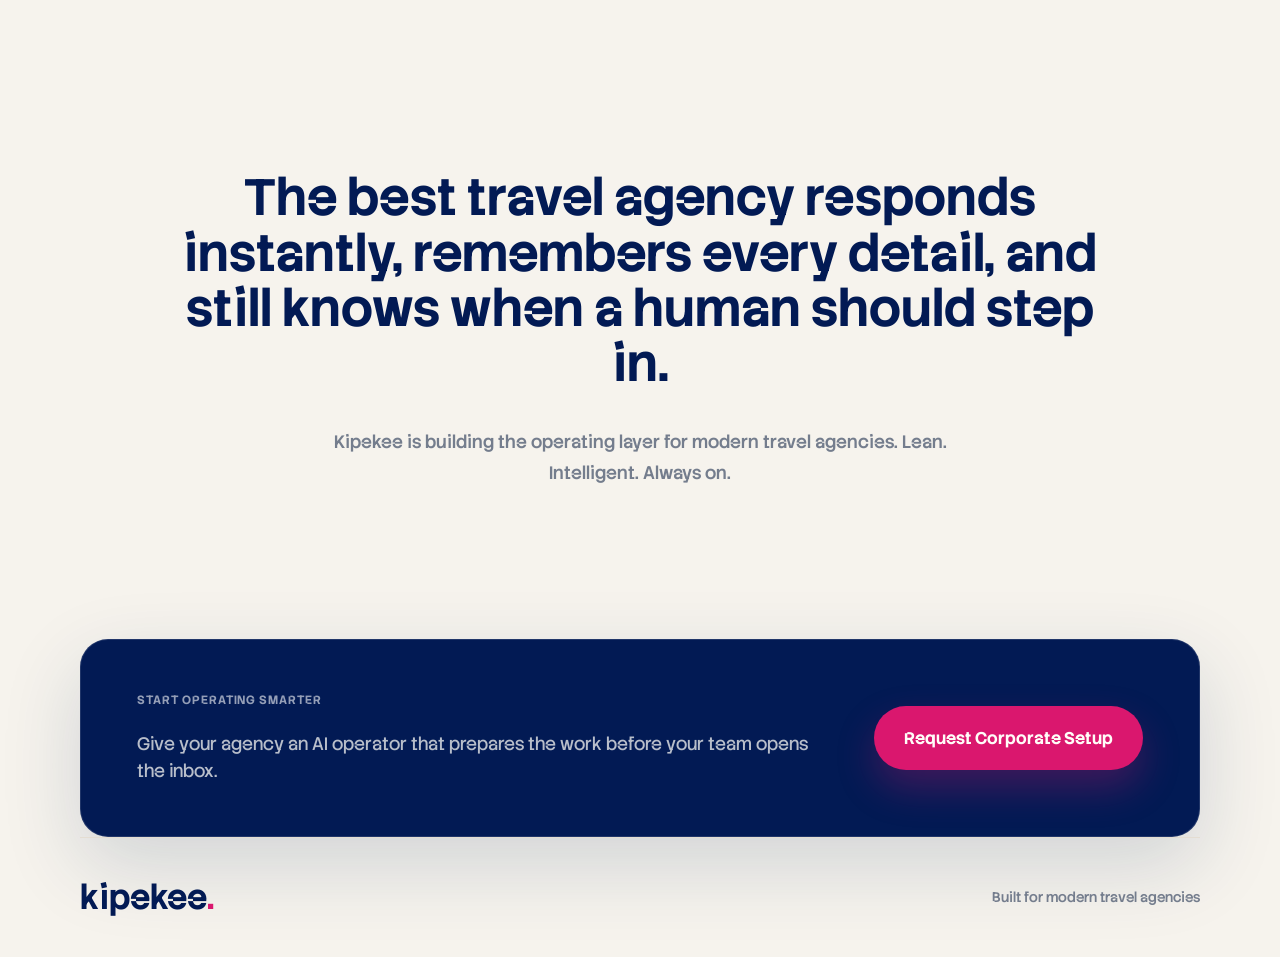
==== commit 032843f3: "best commit 6" ====
--- a/index.html
+++ b/index.html
@@ -118,7 +118,7 @@
               </div>
               <div class="step-number">02</div>
             </div>
-            <h3>Agents build the trip file</h3>
+            <h3>Agents build the client trip</h3>
             <p>
               Kipekee compares flights, hotels, visa needs, pricing, documents, suppliers,
               and itinerary options, then prepares the work your team would normally build
@@ -218,7 +218,7 @@
           <span class="eyebrow">With Kipekee</span>
           <h3>AI prepares the work. Humans stay in control.</h3>
           <ul>
-            <li>Every inquiry becomes a structured trip file</li>
+            <li>Every inquiry becomes a structured client trip</li>
             <li>Quotes and itineraries are drafted in minutes</li>
             <li>Visa requirements are tracked by country and traveler</li>
             <li>Flights, hotels, and suppliers are compared intelligently</li>
--- a/styles.css
+++ b/styles.css
@@ -1314,6 +1314,558 @@
   background: var(--accent);
 }
 
+.trip-workspace {
+  display: grid;
+  grid-template-columns: minmax(0, 1.35fr) minmax(320px, 0.75fr);
+  gap: 16px;
+  margin-top: 16px;
+}
+
+.trip-detail-card,
+.ai-recommendation-card {
+  border: 1px solid rgba(16, 48, 95, 0.1);
+  border-radius: 24px;
+  background: rgba(255, 253, 248, 0.86);
+  box-shadow: 0 18px 60px rgba(16, 48, 95, 0.055);
+}
+
+.trip-detail-card {
+  padding: 28px;
+}
+
+.trip-detail-head {
+  display: flex;
+  align-items: flex-start;
+  justify-content: space-between;
+  gap: 24px;
+}
+
+.trip-detail-head h2,
+.ai-recommendation-card h2,
+.approval-modal-panel h2 {
+  margin: 10px 0 0;
+  color: var(--ink);
+  font-size: 30px;
+  font-weight: 700;
+  line-height: 1.05;
+}
+
+.trip-detail-head p,
+.ai-recommendation-card p,
+.approval-modal-intro {
+  max-width: 660px;
+  margin: 14px 0 0;
+  color: var(--muted);
+  font-size: 15px;
+  font-weight: 400;
+  line-height: 1.55;
+}
+
+.trip-status {
+  flex: 0 0 auto;
+  padding: 10px 14px;
+  border-radius: 999px;
+  background: rgba(218, 23, 110, 0.1);
+  color: var(--accent);
+  font-size: 12px;
+  font-weight: 800;
+  text-transform: uppercase;
+}
+
+.trip-detail-grid,
+.approval-preview-grid {
+  display: grid;
+  grid-template-columns: repeat(4, 1fr);
+  gap: 12px;
+  margin-top: 26px;
+}
+
+.trip-detail-grid div,
+.approval-preview-grid div {
+  padding: 16px;
+  border: 1px solid rgba(16, 48, 95, 0.08);
+  border-radius: 16px;
+  background: rgba(246, 243, 237, 0.62);
+}
+
+.trip-detail-grid span,
+.approval-preview-grid span,
+.approval-message-preview span,
+.confidence-meter span {
+  display: block;
+  color: var(--muted);
+  font-size: 11px;
+  font-weight: 800;
+  text-transform: uppercase;
+}
+
+.trip-detail-grid strong,
+.approval-preview-grid strong {
+  display: block;
+  margin-top: 8px;
+  color: var(--ink);
+  font-size: 15px;
+  font-weight: 700;
+}
+
+.trip-tabs {
+  display: flex;
+  flex-wrap: wrap;
+  gap: 8px;
+  margin-top: 24px;
+}
+
+.trip-tabs button {
+  min-height: 38px;
+  padding: 0 15px;
+  border: 1px solid rgba(16, 48, 95, 0.08);
+  border-radius: 999px;
+  background: rgba(246, 243, 237, 0.58);
+  color: var(--muted);
+  cursor: pointer;
+  font: inherit;
+  font-size: 13px;
+  font-weight: 700;
+}
+
+.trip-tabs button.is-active {
+  background: var(--accent);
+  color: #fffdf8;
+}
+
+.trip-timeline {
+  display: grid;
+  gap: 0;
+  margin-top: 26px;
+}
+
+.trip-timeline div {
+  display: grid;
+  grid-template-columns: 18px 1fr;
+  gap: 14px;
+  padding: 0 0 18px;
+}
+
+.trip-timeline div:not(:last-child) span::after {
+  position: absolute;
+  top: 16px;
+  left: 7px;
+  width: 1px;
+  height: calc(100% + 18px);
+  background: rgba(218, 23, 110, 0.18);
+  content: "";
+}
+
+.trip-timeline span {
+  position: relative;
+  width: 15px;
+  height: 15px;
+  margin-top: 3px;
+  border-radius: 999px;
+  background: var(--accent);
+}
+
+.trip-timeline p {
+  margin: 0;
+  color: var(--muted);
+  font-size: 15px;
+  line-height: 1.55;
+}
+
+.trip-timeline strong {
+  color: var(--ink);
+}
+
+.ai-recommendation-card {
+  padding: 28px;
+  background: var(--ink);
+}
+
+.ai-recommendation-card .kicker {
+  color: rgba(255, 253, 248, 0.58);
+}
+
+.ai-recommendation-card h2 {
+  color: #fffdf8;
+}
+
+.ai-recommendation-card p {
+  color: rgba(255, 253, 248, 0.7);
+}
+
+.confidence-meter {
+  display: grid;
+  gap: 12px;
+  margin-top: 28px;
+}
+
+.confidence-meter > div:first-child {
+  display: flex;
+  justify-content: space-between;
+}
+
+.confidence-meter strong {
+  color: #fffdf8;
+  font-size: 18px;
+  font-weight: 700;
+}
+
+.confidence-meter > div:last-child {
+  height: 10px;
+  overflow: hidden;
+  border-radius: 999px;
+  background: rgba(255, 255, 255, 0.12);
+}
+
+.confidence-meter > div:last-child span {
+  height: 100%;
+  border-radius: inherit;
+  background: var(--accent);
+}
+
+.recommendation-actions {
+  display: grid;
+  gap: 10px;
+  margin-top: 28px;
+}
+
+.recommendation-actions button {
+  min-height: 46px;
+  border: 0;
+  border-radius: 999px;
+  background: rgba(255, 255, 255, 0.1);
+  color: #fffdf8;
+  cursor: pointer;
+  font: inherit;
+  font-weight: 700;
+}
+
+.recommendation-actions button:last-child {
+  background: var(--accent);
+}
+
+.approval-modal {
+  position: fixed;
+  inset: 0;
+  z-index: 80;
+  display: none;
+  align-items: center;
+  justify-content: center;
+  padding: 24px;
+  background: rgba(8, 12, 24, 0.42);
+  backdrop-filter: blur(10px);
+}
+
+.approval-modal.is-open {
+  display: flex;
+}
+
+.approval-modal-panel {
+  position: relative;
+  width: min(720px, 100%);
+  padding: 32px;
+  border-radius: 26px;
+  background: #fffdf8;
+  box-shadow: 0 30px 100px rgba(8, 12, 24, 0.24);
+}
+
+.approval-modal-close {
+  position: absolute;
+  top: 18px;
+  right: 18px;
+  display: grid;
+  place-items: center;
+  width: 36px;
+  height: 36px;
+  border: 1px solid var(--line);
+  border-radius: 999px;
+  background: var(--bg);
+  color: var(--ink);
+  cursor: pointer;
+  font-size: 24px;
+  line-height: 1;
+}
+
+.approval-message-preview {
+  margin-top: 18px;
+  padding: 18px;
+  border: 1px solid rgba(16, 48, 95, 0.08);
+  border-radius: 18px;
+  background: rgba(246, 243, 237, 0.62);
+}
+
+.approval-message-preview p {
+  margin: 10px 0 0;
+  color: var(--inp);
+  font-size: 15px;
+  line-height: 1.55;
+}
+
+.approval-modal-actions {
+  display: flex;
+  flex-wrap: wrap;
+  gap: 10px;
+  margin-top: 22px;
+}
+
+.approval-modal-actions button {
+  min-height: 46px;
+  padding: 0 18px;
+  border: 0;
+  border-radius: 999px;
+  background: rgba(16, 48, 95, 0.08);
+  color: var(--ink);
+  cursor: pointer;
+  font: inherit;
+  font-weight: 700;
+}
+
+.approval-modal-actions button:first-child {
+  background: var(--accent);
+  color: #fffdf8;
+}
+
+.dash-page-grid {
+  display: grid;
+  grid-template-columns: minmax(0, 1.25fr) minmax(310px, 0.75fr);
+  gap: 16px;
+  margin-top: 34px;
+}
+
+.dash-panel-wide {
+  min-width: 0;
+}
+
+.data-table {
+  display: grid;
+  gap: 8px;
+}
+
+.data-row {
+  display: grid;
+  grid-template-columns: 1fr 0.85fr 1.5fr 0.8fr 1fr;
+  gap: 14px;
+  align-items: center;
+  padding: 15px;
+  border: 1px solid rgba(16, 48, 95, 0.07);
+  border-radius: 14px;
+  background: rgba(246, 243, 237, 0.5);
+  color: var(--muted);
+  font-size: 14px;
+  font-weight: 500;
+}
+
+.data-head {
+  background: transparent;
+  color: var(--ink);
+  font-size: 12px;
+  font-weight: 800;
+  text-transform: uppercase;
+}
+
+.pill {
+  display: inline-flex;
+  width: fit-content;
+  align-items: center;
+  min-height: 28px;
+  padding: 0 10px;
+  border-radius: 999px;
+  background: rgba(16, 48, 95, 0.08);
+  color: var(--ink);
+  font-size: 11px;
+  font-weight: 800;
+  text-transform: uppercase;
+}
+
+.pill.hot {
+  background: rgba(218, 23, 110, 0.12);
+  color: var(--accent);
+}
+
+.pill.warn {
+  background: rgba(230, 164, 0, 0.14);
+  color: #9b6a00;
+}
+
+.insight-card,
+.quote-preview {
+  padding: 22px;
+  border: 1px solid rgba(16, 48, 95, 0.08);
+  border-radius: 18px;
+  background: rgba(246, 243, 237, 0.55);
+}
+
+.insight-card strong,
+.quote-preview h3,
+.client-trip-board h3,
+.approval-center-list h3 {
+  display: block;
+  margin: 0;
+  color: var(--ink);
+  font-size: 22px;
+  font-weight: 700;
+  line-height: 1.1;
+}
+
+.insight-card p,
+.quote-preview p,
+.client-trip-board p,
+.approval-center-list p {
+  margin: 14px 0 0;
+  color: var(--muted);
+  font-size: 15px;
+  line-height: 1.55;
+}
+
+.insight-card button,
+.quote-preview button,
+.client-trip-board button,
+.dash-action-link {
+  display: inline-flex;
+  align-items: center;
+  justify-content: center;
+  min-height: 42px;
+  margin-top: 20px;
+  padding: 0 16px;
+  border: 0;
+  border-radius: 999px;
+  background: var(--accent);
+  color: #fffdf8;
+  cursor: pointer;
+  font: inherit;
+  font-weight: 700;
+}
+
+.dash-action-link {
+  margin-top: 20px;
+}
+
+.quote-preview strong {
+  display: block;
+  margin-top: 18px;
+  color: var(--accent);
+  font-size: 32px;
+  font-weight: 700;
+}
+
+.client-trip-board,
+.approval-center-list {
+  display: grid;
+  gap: 14px;
+}
+
+.client-trip-board article,
+.approval-center-list article {
+  padding: 20px;
+  border: 1px solid rgba(16, 48, 95, 0.08);
+  border-radius: 18px;
+  background: rgba(246, 243, 237, 0.55);
+}
+
+.client-trip-board h3,
+.approval-center-list h3 {
+  margin-top: 18px;
+}
+
+.client-trip-board div {
+  display: flex;
+  flex-wrap: wrap;
+  gap: 10px;
+}
+
+.client-trip-board button + button {
+  background: rgba(16, 48, 95, 0.08);
+  color: var(--ink);
+}
+
+.report-bars {
+  display: grid;
+  gap: 22px;
+}
+
+.report-bars > div {
+  display: grid;
+  gap: 10px;
+}
+
+.report-bars span {
+  color: var(--muted);
+  font-size: 13px;
+  font-weight: 800;
+  text-transform: uppercase;
+}
+
+.report-bars div div {
+  height: 14px;
+  overflow: hidden;
+  border-radius: 999px;
+  background: rgba(16, 48, 95, 0.08);
+}
+
+.report-bars div div span {
+  display: block;
+  height: 100%;
+  border-radius: inherit;
+  background: var(--accent);
+}
+
+.client-trip-hero,
+.client-trip-layout {
+  display: grid;
+  grid-template-columns: minmax(0, 1.25fr) minmax(310px, 0.75fr);
+  gap: 16px;
+  margin-top: 24px;
+}
+
+.itinerary-list {
+  display: grid;
+  gap: 14px;
+}
+
+.itinerary-list > div,
+.package-grid article,
+.message-draft {
+  padding: 20px;
+  border: 1px solid rgba(16, 48, 95, 0.08);
+  border-radius: 18px;
+  background: rgba(246, 243, 237, 0.55);
+}
+
+.itinerary-list span {
+  color: var(--accent);
+  font-size: 12px;
+  font-weight: 800;
+  text-transform: uppercase;
+}
+
+.itinerary-list h3,
+.package-grid h3 {
+  margin: 10px 0 0;
+  color: var(--ink);
+  font-size: 20px;
+  font-weight: 700;
+}
+
+.itinerary-list p,
+.package-grid p,
+.message-draft p {
+  margin: 12px 0 0;
+  color: var(--muted);
+  font-size: 15px;
+  line-height: 1.55;
+}
+
+.package-grid {
+  display: grid;
+  grid-template-columns: repeat(2, 1fr);
+  gap: 14px;
+}
+
+.message-draft p {
+  color: var(--inp);
+  font-size: 17px;
+}
+
 @media (max-width: 900px) {
   .dashboard-body {
     display: block;
@@ -1350,7 +1902,18 @@
   }
 
   .dash-kpis,
-  .dash-grid {
+  .dash-grid,
+  .client-trip-hero,
+  .client-trip-layout,
+  .package-grid,
+  .trip-workspace,
+  .trip-detail-grid,
+  .approval-preview-grid,
+  .dash-page-grid {
+    grid-template-columns: 1fr;
+  }
+
+  .data-row {
     grid-template-columns: 1fr;
   }
 
@@ -1491,6 +2054,10 @@
     grid-template-columns: auto 1fr;
   }
 
+  .trip-detail-head {
+    flex-direction: column;
+  }
+
   .queue-row > span:last-child {
     grid-column: 2;
   }
